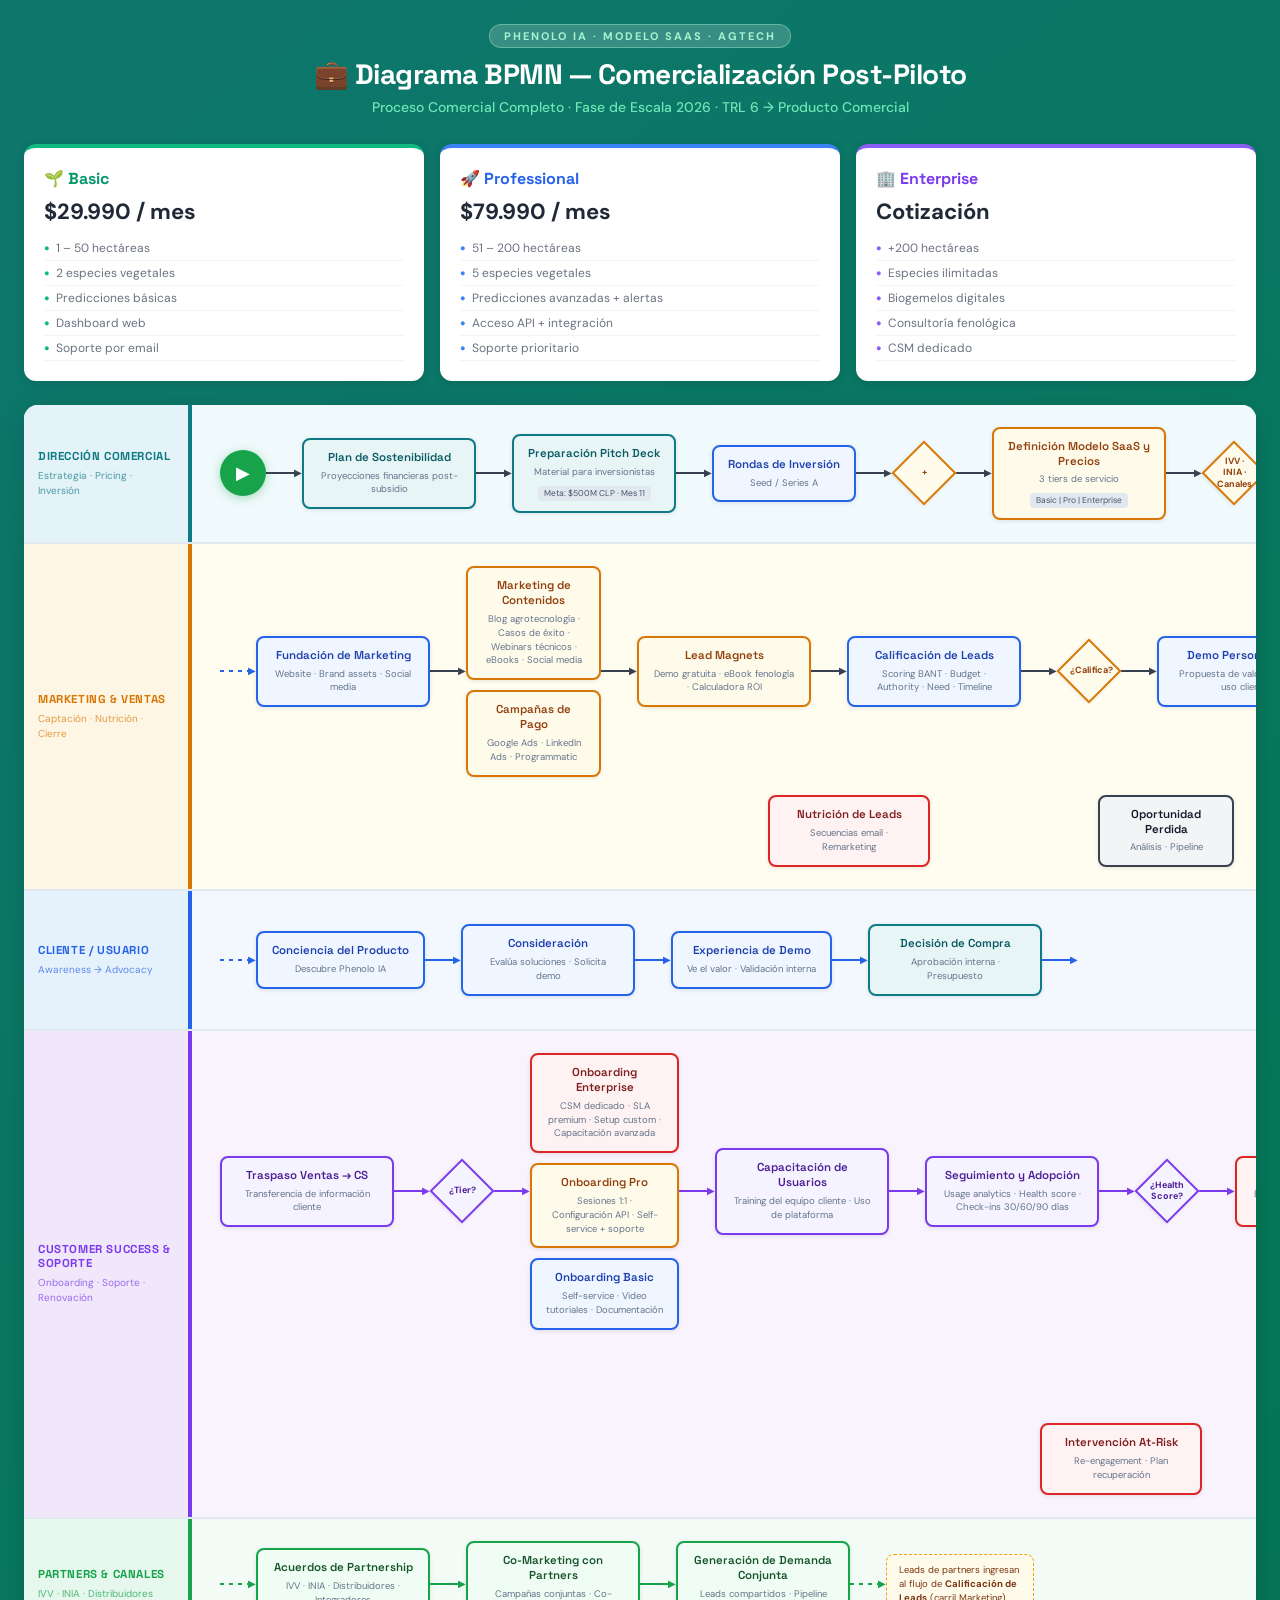
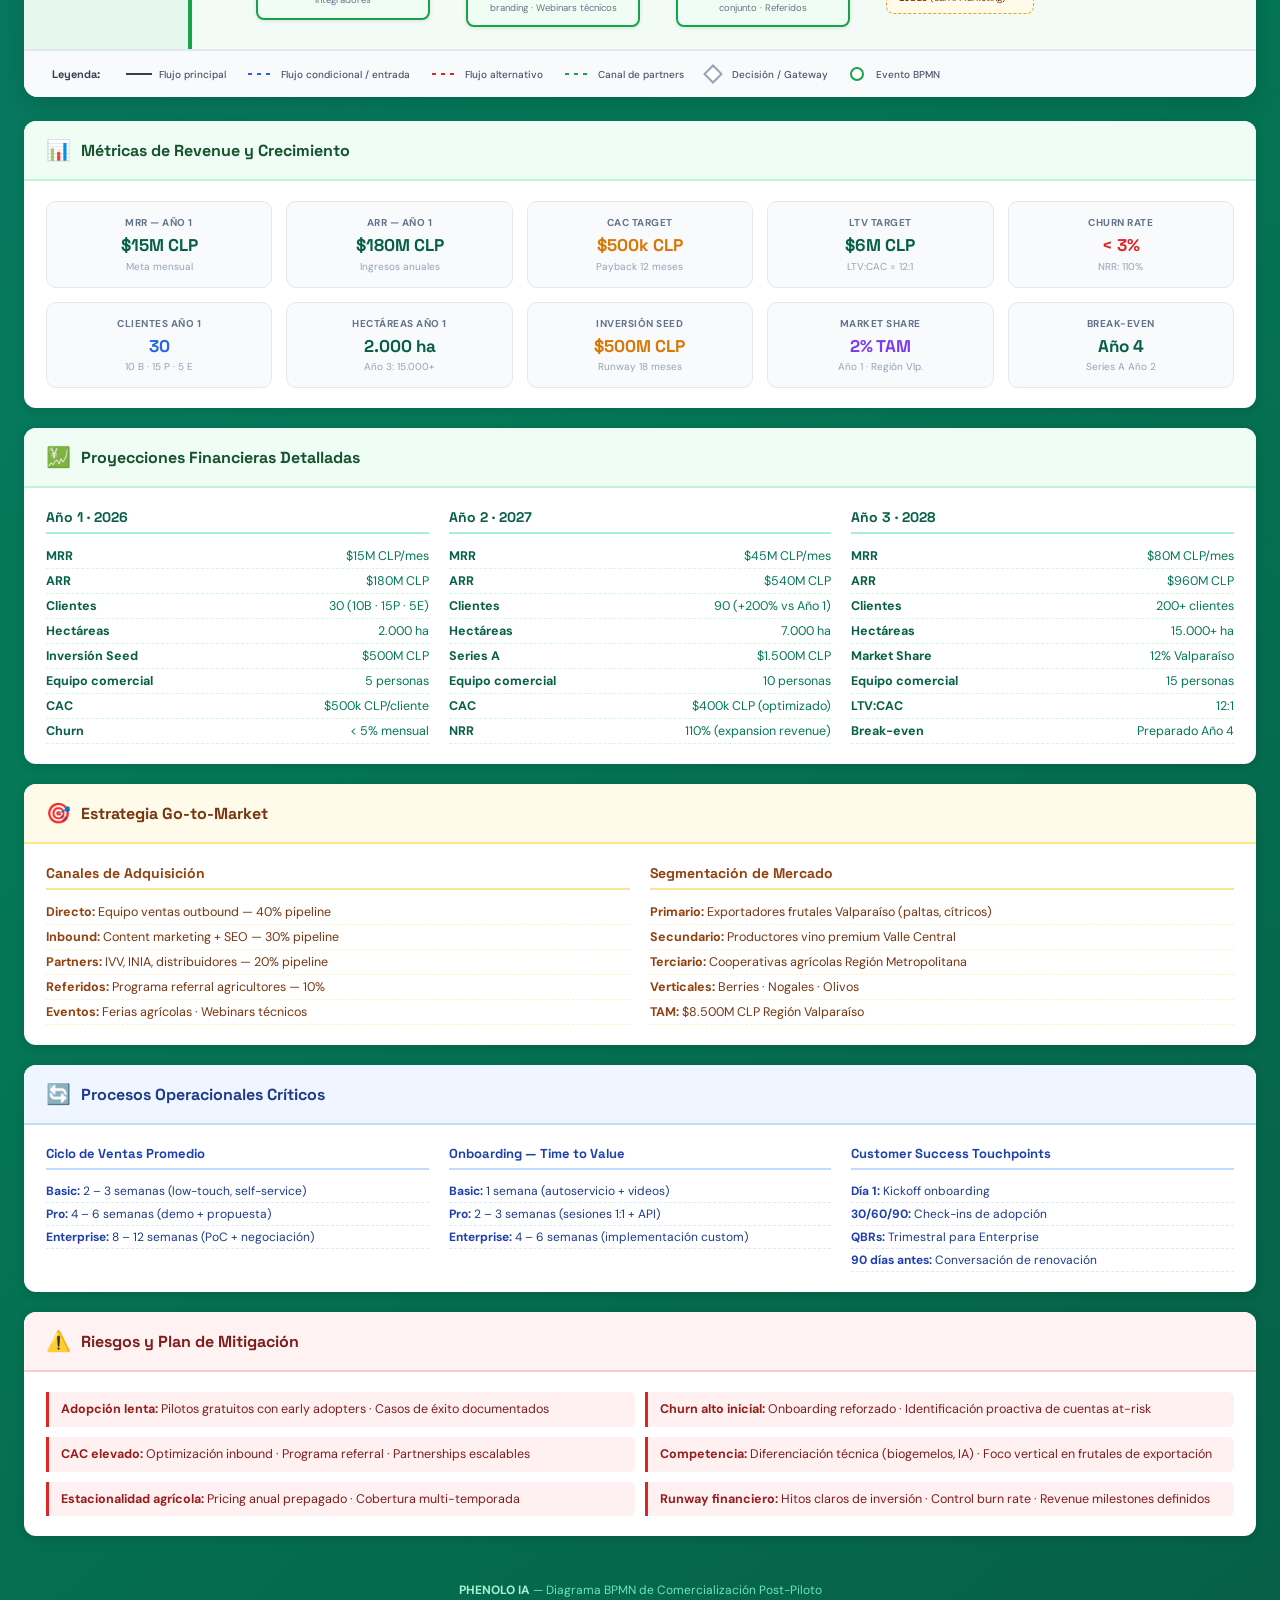
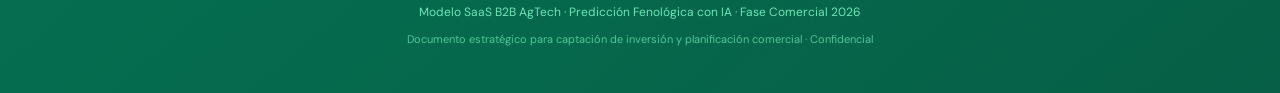
==== index.html @ 9c1eff9c "first commit" ====
<!DOCTYPE html>
<html lang="es">
<head>
  <meta charset="UTF-8">
  <meta name="viewport" content="width=device-width, initial-scale=1.0">
  <title>PHENOLO IA — Diagrama Comercial SaaS</title>
  <link href="https://fonts.googleapis.com/css2?family=DM+Sans:wght@300;400;500;600;700&family=Space+Grotesk:wght@400;500;700&display=swap" rel="stylesheet">
  <link rel="stylesheet" href="index.css">
</head>
<body>

<!-- ============================================================
     CABECERA
     ============================================================ -->
<header class="page-header">
  <div class="brand-tag">Phenolo IA · Modelo SaaS · AgTech</div>
  <h1>💼 Diagrama BPMN — Comercialización Post-Piloto</h1>
  <p class="subtitle">Proceso Comercial Completo · Fase de Escala 2026 · TRL 6 → Producto Comercial</p>
</header>

<!-- ============================================================
     TIERS DE PRECIO
     ============================================================ -->
<section class="pricing-section">
  <div class="tier-card basic">
    <h3>🌱 Basic</h3>
    <div class="price">$29.990 / mes</div>
    <ul>
      <li>1 – 50 hectáreas</li>
      <li>2 especies vegetales</li>
      <li>Predicciones básicas</li>
      <li>Dashboard web</li>
      <li>Soporte por email</li>
    </ul>
  </div>
  <div class="tier-card pro">
    <h3>🚀 Professional</h3>
    <div class="price">$79.990 / mes</div>
    <ul>
      <li>51 – 200 hectáreas</li>
      <li>5 especies vegetales</li>
      <li>Predicciones avanzadas + alertas</li>
      <li>Acceso API + integración</li>
      <li>Soporte prioritario</li>
    </ul>
  </div>
  <div class="tier-card ent">
    <h3>🏢 Enterprise</h3>
    <div class="price">Cotización</div>
    <ul>
      <li>+200 hectáreas</li>
      <li>Especies ilimitadas</li>
      <li>Biogemelos digitales</li>
      <li>Consultoría fenológica</li>
      <li>CSM dedicado</li>
    </ul>
  </div>
</section>

<!-- ============================================================
     DIAGRAMA DE CARRILES
     ============================================================ -->
<div class="main-card">
<div class="diagram-scroll">
<div class="diagram">

  <!-- ── CARRIL 1: DIRECCIÓN COMERCIAL ── -->
  <div class="lane lane-dir">
    <div class="lane-label">
      <span class="lane-title">Dirección Comercial</span>
      <span class="lane-sub">Estrategia · Pricing · Inversión</span>
    </div>
    <div class="lane-content">
      <div class="flow-row">
        <div class="ev-start">▶</div>
        <div class="arr c-dark"><div class="line"></div><div class="head">▶</div></div>

        <div class="node node-teal">
          <div class="node-title">Plan de Sostenibilidad</div>
          <div class="node-detail">Proyecciones financieras post-subsidio</div>
        </div>
        <div class="arr c-dark"><div class="line"></div><div class="head">▶</div></div>

        <div class="node node-teal">
          <div class="node-title">Preparación Pitch Deck</div>
          <div class="node-detail">Material para inversionistas</div>
          <span class="node-tag">Meta: $500M CLP · Mes 11</span>
        </div>
        <div class="arr c-dark"><div class="line"></div><div class="head">▶</div></div>

        <div class="node node-blue">
          <div class="node-title">Rondas de Inversión</div>
          <div class="node-detail">Seed / Series A</div>
        </div>
        <div class="arr c-dark"><div class="line"></div><div class="head">▶</div></div>

        <div class="diamond-wrap">
          <div class="diamond d-orange"><span>+</span></div>
        </div>
        <div class="arr c-dark"><div class="line"></div><div class="head">▶</div></div>

        <div class="node node-orange">
          <div class="node-title">Definición Modelo SaaS y Precios</div>
          <div class="node-detail">3 tiers de servicio</div>
          <span class="node-tag">Basic | Pro | Enterprise</span>
        </div>
        <div class="arr c-dark"><div class="line"></div><div class="head">▶</div></div>

        <div class="diamond-wrap">
          <div class="diamond d-orange"><span>IVV · INIA · Canales</span></div>
        </div>
        <div class="arr c-dark"><div class="line"></div><div class="head">▶</div></div>

        <div class="node node-green">
          <div class="node-title">Lanzamiento Comercial</div>
          <div class="node-detail">Go-to-market oficial</div>
        </div>
      </div>
    </div>
  </div>

  <!-- ── CARRIL 2: MARKETING & VENTAS ── -->
  <div class="lane lane-mkt">
    <div class="lane-label">
      <span class="lane-title">Marketing & Ventas</span>
      <span class="lane-sub">Captación · Nutrición · Cierre</span>
    </div>
    <div class="lane-content">

      <!-- Fila principal -->
      <div class="flow-row">
        <div class="arr dashed c-blue"><div class="line"></div><div class="head">▶</div></div>

        <div class="node node-blue">
          <div class="node-title">Fundación de Marketing</div>
          <div class="node-detail">Website · Brand assets · Social media</div>
        </div>
        <div class="arr c-dark"><div class="line"></div><div class="head">▶</div></div>

        <div class="branch-col">
          <div class="node node-orange" style="max-width:160px;">
            <div class="node-title">Marketing de Contenidos</div>
            <div class="node-detail">Blog agrotecnología · Casos de éxito · Webinars técnicos · eBooks · Social media</div>
          </div>
          <div class="node node-orange" style="max-width:160px;">
            <div class="node-title">Campañas de Pago</div>
            <div class="node-detail">Google Ads · LinkedIn Ads · Programmatic</div>
          </div>
        </div>
        <div class="arr c-dark"><div class="line"></div><div class="head">▶</div></div>

        <div class="node node-orange">
          <div class="node-title">Lead Magnets</div>
          <div class="node-detail">Demo gratuita · eBook fenología · Calculadora ROI</div>
        </div>
        <div class="arr c-dark"><div class="line"></div><div class="head">▶</div></div>

        <div class="node node-blue">
          <div class="node-title">Calificación de Leads</div>
          <div class="node-detail">Scoring BANT · Budget · Authority · Need · Timeline</div>
        </div>
        <div class="arr c-dark"><div class="line"></div><div class="head">▶</div></div>

        <div class="diamond-wrap">
          <div class="diamond d-orange"><span>¿Califica?</span></div>
        </div>
        <div class="arr c-dark"><div class="line"></div><div class="head">▶</div></div>

        <div class="node node-blue">
          <div class="node-title">Demo Personalizada</div>
          <div class="node-detail">Propuesta de valor · Caso de uso cliente</div>
        </div>
        <div class="arr c-dark"><div class="line"></div><div class="head">▶</div></div>

        <div class="node node-teal">
          <div class="node-title">Propuesta Comercial</div>
          <div class="node-detail">Pricing según tier · Análisis ROI</div>
        </div>
        <div class="arr c-dark"><div class="line"></div><div class="head">▶</div></div>

        <div class="diamond-wrap">
          <div class="diamond d-blue"><span>¿Avanza?</span></div>
        </div>
        <div class="arr c-dark"><div class="line"></div><div class="head">▶</div></div>

        <div class="node node-teal">
          <div class="node-title">Negociación Comercial</div>
          <div class="node-detail">Términos · SLA · Condiciones</div>
        </div>
        <div class="arr c-dark"><div class="line"></div><div class="head">▶</div></div>

        <div class="node node-green">
          <div class="node-title">Firma de Contrato</div>
          <div class="node-detail">SaaS Agreement firmado</div>
          <span class="node-tag" style="background:#d1fae5;color:#065f46;">💰 Nuevo Cliente</span>
        </div>
        <div class="arr c-green"><div class="line"></div><div class="head">▶</div></div>
        <div class="ev-end">✓</div>
      </div>

      <!-- Fila secundaria: Nurturing + Opp Lost -->
      <div class="flow-row" style="padding-left: 548px; gap: 10px;">
        <div class="node node-red" style="max-width:162px;">
          <div class="node-title">Nutrición de Leads</div>
          <div class="node-detail">Secuencias email · Remarketing</div>
        </div>
        <div class="sp" style="width:148px;"></div>
        <div class="node node-dark" style="max-width:136px;">
          <div class="node-title">Oportunidad Perdida</div>
          <div class="node-detail">Análisis · Pipeline</div>
        </div>
      </div>

    </div>
  </div>

  <!-- ── CARRIL 3: CLIENTE / USUARIO ── -->
  <div class="lane lane-cli">
    <div class="lane-label">
      <span class="lane-title">Cliente / Usuario</span>
      <span class="lane-sub">Awareness → Advocacy</span>
    </div>
    <div class="lane-content">
      <div class="flow-row">
        <div class="arr dashed c-blue"><div class="line"></div><div class="head">▶</div></div>

        <div class="node node-blue">
          <div class="node-title">Conciencia del Producto</div>
          <div class="node-detail">Descubre Phenolo IA</div>
        </div>
        <div class="arr c-blue"><div class="line"></div><div class="head">▶</div></div>

        <div class="node node-blue">
          <div class="node-title">Consideración</div>
          <div class="node-detail">Evalúa soluciones · Solicita demo</div>
        </div>
        <div class="arr c-blue"><div class="line"></div><div class="head">▶</div></div>

        <div class="node node-blue">
          <div class="node-title">Experiencia de Demo</div>
          <div class="node-detail">Ve el valor · Validación interna</div>
        </div>
        <div class="arr c-blue"><div class="line"></div><div class="head">▶</div></div>

        <div class="node node-teal">
          <div class="node-title">Decisión de Compra</div>
          <div class="node-detail">Aprobación interna · Presupuesto</div>
        </div>
        <div class="arr c-blue"><div class="line"></div><div class="head">▶</div></div>

        <div class="sp" style="width:186px;"></div>

        <div class="node node-teal">
          <div class="node-title">Setup Inicial de Cuenta</div>
          <div class="node-detail">Integración API · Carga de datos</div>
        </div>
        <div class="arr c-blue"><div class="line"></div><div class="head">▶</div></div>

        <div class="node node-green">
          <div class="node-title">Primera Predicción Exitosa</div>
          <div class="node-detail">⏱ Time to Value alcanzado</div>
          <span class="node-tag" style="background:#d1fae5;color:#065f46;">▲ Hito clave</span>
        </div>
      </div>
    </div>
  </div>

  <!-- ── CARRIL 4: CUSTOMER SUCCESS & SOPORTE ── -->
  <div class="lane lane-cs">
    <div class="lane-label">
      <span class="lane-title">Customer Success & Soporte</span>
      <span class="lane-sub">Onboarding · Soporte · Renovación</span>
    </div>
    <div class="lane-content">

      <!-- Fila principal CS -->
      <div class="flow-row">
        <div class="node node-purple">
          <div class="node-title">Traspaso Ventas → CS</div>
          <div class="node-detail">Transferencia de información cliente</div>
        </div>
        <div class="arr c-purple"><div class="line"></div><div class="head">▶</div></div>

        <div class="diamond-wrap">
          <div class="diamond d-purple"><span>¿Tier?</span></div>
        </div>
        <div class="arr c-purple"><div class="line"></div><div class="head">▶</div></div>

        <!-- 3 onboardings apilados -->
        <div class="branch-col">
          <div class="node node-red" style="max-width:162px;">
            <div class="node-title">Onboarding Enterprise</div>
            <div class="node-detail">CSM dedicado · SLA premium · Setup custom · Capacitación avanzada</div>
          </div>
          <div class="node node-orange" style="max-width:162px;">
            <div class="node-title">Onboarding Pro</div>
            <div class="node-detail">Sesiones 1:1 · Configuración API · Self-service + soporte</div>
          </div>
          <div class="node node-blue" style="max-width:162px;">
            <div class="node-title">Onboarding Basic</div>
            <div class="node-detail">Self-service · Video tutoriales · Documentación</div>
          </div>
        </div>
        <div class="arr c-purple"><div class="line"></div><div class="head">▶</div></div>

        <div class="node node-purple">
          <div class="node-title">Capacitación de Usuarios</div>
          <div class="node-detail">Training del equipo cliente · Uso de plataforma</div>
        </div>
        <div class="arr c-purple"><div class="line"></div><div class="head">▶</div></div>

        <div class="node node-purple">
          <div class="node-title">Seguimiento y Adopción</div>
          <div class="node-detail">Usage analytics · Health score · Check-ins 30/60/90 días</div>
        </div>
        <div class="arr c-purple"><div class="line"></div><div class="head">▶</div></div>

        <div class="diamond-wrap">
          <div class="diamond d-purple"><span>¿Health Score?</span></div>
        </div>
        <div class="arr c-purple"><div class="line"></div><div class="head">▶</div></div>

        <div class="node node-red">
          <div class="node-title">Oportunidad de Upsell</div>
          <div class="node-detail">Expansión · Add-ons · Upgrade de tier</div>
        </div>
        <div class="arr c-purple"><div class="line"></div><div class="head">▶</div></div>

        <div class="node node-purple">
          <div class="node-title">Proceso de Renovación</div>
          <div class="node-detail">Revisión contrato · Propuesta renewal (90 días antes)</div>
        </div>
        <div class="arr c-purple"><div class="line"></div><div class="head">▶</div></div>

        <div class="diamond-wrap">
          <div class="diamond d-purple"><span>¿Renueva?</span></div>
        </div>
        <div class="arr c-purple"><div class="line"></div><div class="head">▶</div></div>

        <div class="node node-success">
          <div class="node-title">Renovación Exitosa</div>
          <div class="node-detail">💰 MRR Retenido</div>
        </div>
      </div>

      <!-- Ruta Churn -->
      <div class="flow-row" style="padding-left:1490px; gap:10px;">
        <div class="node node-churn" style="max-width:136px;">
          <div class="node-title">Churn / Baja</div>
          <div class="node-detail">Exit interview</div>
        </div>
      </div>

      <!-- At-Risk -->
      <div class="flow-row" style="padding-left:820px; gap:10px;">
        <div class="node node-red" style="max-width:162px;">
          <div class="node-title">Intervención At-Risk</div>
          <div class="node-detail">Re-engagement · Plan recuperación</div>
        </div>
      </div>

    </div>
  </div>

  <!-- ── CARRIL 5: PARTNERS & CANALES ── -->
  <div class="lane lane-par">
    <div class="lane-label">
      <span class="lane-title">Partners & Canales</span>
      <span class="lane-sub">IVV · INIA · Distribuidores</span>
    </div>
    <div class="lane-content">
      <div class="flow-row">
        <div class="arr dashed c-green"><div class="line"></div><div class="head">▶</div></div>

        <div class="node node-green">
          <div class="node-title">Acuerdos de Partnership</div>
          <div class="node-detail">IVV · INIA · Distribuidores · Integradores</div>
        </div>
        <div class="arr c-green"><div class="line"></div><div class="head">▶</div></div>

        <div class="node node-green">
          <div class="node-title">Co-Marketing con Partners</div>
          <div class="node-detail">Campañas conjuntas · Co-branding · Webinars técnicos</div>
        </div>
        <div class="arr c-green"><div class="line"></div><div class="head">▶</div></div>

        <div class="node node-green">
          <div class="node-title">Generación de Demanda Conjunta</div>
          <div class="node-detail">Leads compartidos · Pipeline conjunto · Referidos</div>
        </div>
        <div class="arr dashed c-green"><div class="line"></div><div class="head">▶</div></div>

        <div class="note-bubble">
          Leads de partners ingresan al flujo de <strong>Calificación de Leads</strong> (carril Marketing)
        </div>
      </div>
    </div>
  </div>

</div><!-- .diagram -->
</div><!-- .diagram-scroll -->

<!-- LEYENDA -->
<div class="diagram-legend">
  <span class="legend-title">Leyenda:</span>
  <div class="leg-item"><div class="leg-line leg-solid"></div> Flujo principal</div>
  <div class="leg-item"><div class="leg-line leg-b-dash"></div> Flujo condicional / entrada</div>
  <div class="leg-item"><div class="leg-line leg-r-dash"></div> Flujo alternativo</div>
  <div class="leg-item"><div class="leg-line leg-g-dash"></div> Canal de partners</div>
  <div class="leg-item"><div class="leg-diamond"></div><span style="margin-left:5px">Decisión / Gateway</span></div>
  <div class="leg-item"><div class="leg-circle"></div><span style="margin-left:5px">Evento BPMN</span></div>
</div>

</div><!-- .main-card -->


<!-- ============================================================
     MÉTRICAS KPI
     ============================================================ -->
<div class="info-panel panel-metrics" style="margin-bottom:20px;">
  <div class="info-panel-header">
    <span style="font-size:20px">📊</span>
    <h2>Métricas de Revenue y Crecimiento</h2>
  </div>
  <div class="info-panel-body">
    <div class="metrics-grid">
      <div class="metric-card">
        <div class="metric-label">MRR — Año 1</div>
        <div class="metric-val">$15M CLP</div>
        <div class="metric-sub">Meta mensual</div>
      </div>
      <div class="metric-card">
        <div class="metric-label">ARR — Año 1</div>
        <div class="metric-val">$180M CLP</div>
        <div class="metric-sub">Ingresos anuales</div>
      </div>
      <div class="metric-card m-warn">
        <div class="metric-label">CAC Target</div>
        <div class="metric-val">$500k CLP</div>
        <div class="metric-sub">Payback 12 meses</div>
      </div>
      <div class="metric-card">
        <div class="metric-label">LTV Target</div>
        <div class="metric-val">$6M CLP</div>
        <div class="metric-sub">LTV:CAC = 12:1</div>
      </div>
      <div class="metric-card m-danger">
        <div class="metric-label">Churn Rate</div>
        <div class="metric-val">&lt; 3%</div>
        <div class="metric-sub">NRR: 110%</div>
      </div>
      <div class="metric-card m-info">
        <div class="metric-label">Clientes Año 1</div>
        <div class="metric-val">30</div>
        <div class="metric-sub">10 B · 15 P · 5 E</div>
      </div>
      <div class="metric-card">
        <div class="metric-label">Hectáreas Año 1</div>
        <div class="metric-val">2.000 ha</div>
        <div class="metric-sub">Año 3: 15.000+</div>
      </div>
      <div class="metric-card m-warn">
        <div class="metric-label">Inversión Seed</div>
        <div class="metric-val">$500M CLP</div>
        <div class="metric-sub">Runway 18 meses</div>
      </div>
      <div class="metric-card m-purple">
        <div class="metric-label">Market Share</div>
        <div class="metric-val">2% TAM</div>
        <div class="metric-sub">Año 1 · Región Vlp.</div>
      </div>
      <div class="metric-card">
        <div class="metric-label">Break-Even</div>
        <div class="metric-val">Año 4</div>
        <div class="metric-sub">Series A Año 2</div>
      </div>
    </div>
  </div>
</div>

<!-- ============================================================
     PROYECCIONES FINANCIERAS
     ============================================================ -->
<div class="info-sections">

  <div class="info-panel panel-finance">
    <div class="info-panel-header">
      <span style="font-size:20px">💹</span>
      <h2>Proyecciones Financieras Detalladas</h2>
    </div>
    <div class="info-panel-body">
      <div class="fin-grid">
        <div class="fin-col">
          <h3>Año 1 · 2026</h3>
          <ul>
            <li><strong>MRR</strong><span>$15M CLP/mes</span></li>
            <li><strong>ARR</strong><span>$180M CLP</span></li>
            <li><strong>Clientes</strong><span>30 (10B · 15P · 5E)</span></li>
            <li><strong>Hectáreas</strong><span>2.000 ha</span></li>
            <li><strong>Inversión Seed</strong><span>$500M CLP</span></li>
            <li><strong>Equipo comercial</strong><span>5 personas</span></li>
            <li><strong>CAC</strong><span>$500k CLP/cliente</span></li>
            <li><strong>Churn</strong><span>&lt; 5% mensual</span></li>
          </ul>
        </div>
        <div class="fin-col">
          <h3>Año 2 · 2027</h3>
          <ul>
            <li><strong>MRR</strong><span>$45M CLP/mes</span></li>
            <li><strong>ARR</strong><span>$540M CLP</span></li>
            <li><strong>Clientes</strong><span>90 (+200% vs Año 1)</span></li>
            <li><strong>Hectáreas</strong><span>7.000 ha</span></li>
            <li><strong>Series A</strong><span>$1.500M CLP</span></li>
            <li><strong>Equipo comercial</strong><span>10 personas</span></li>
            <li><strong>CAC</strong><span>$400k CLP (optimizado)</span></li>
            <li><strong>NRR</strong><span>110% (expansion revenue)</span></li>
          </ul>
        </div>
        <div class="fin-col">
          <h3>Año 3 · 2028</h3>
          <ul>
            <li><strong>MRR</strong><span>$80M CLP/mes</span></li>
            <li><strong>ARR</strong><span>$960M CLP</span></li>
            <li><strong>Clientes</strong><span>200+ clientes</span></li>
            <li><strong>Hectáreas</strong><span>15.000+ ha</span></li>
            <li><strong>Market Share</strong><span>12% Valparaíso</span></li>
            <li><strong>Equipo comercial</strong><span>15 personas</span></li>
            <li><strong>LTV:CAC</strong><span>12:1</span></li>
            <li><strong>Break-even</strong><span>Preparado Año 4</span></li>
          </ul>
        </div>
      </div>
    </div>
  </div>

  <!-- GTM -->
  <div class="info-panel panel-gtm">
    <div class="info-panel-header">
      <span style="font-size:20px">🎯</span>
      <h2>Estrategia Go-to-Market</h2>
    </div>
    <div class="info-panel-body">
      <div class="gtm-grid">
        <div class="gtm-col">
          <h3>Canales de Adquisición</h3>
          <ul>
            <li><strong>Directo:</strong> Equipo ventas outbound — 40% pipeline</li>
            <li><strong>Inbound:</strong> Content marketing + SEO — 30% pipeline</li>
            <li><strong>Partners:</strong> IVV, INIA, distribuidores — 20% pipeline</li>
            <li><strong>Referidos:</strong> Programa referral agricultores — 10%</li>
            <li><strong>Eventos:</strong> Ferias agrícolas · Webinars técnicos</li>
          </ul>
        </div>
        <div class="gtm-col">
          <h3>Segmentación de Mercado</h3>
          <ul>
            <li><strong>Primario:</strong> Exportadores frutales Valparaíso (paltas, cítricos)</li>
            <li><strong>Secundario:</strong> Productores vino premium Valle Central</li>
            <li><strong>Terciario:</strong> Cooperativas agrícolas Región Metropolitana</li>
            <li><strong>Verticales:</strong> Berries · Nogales · Olivos</li>
            <li><strong>TAM:</strong> $8.500M CLP Región Valparaíso</li>
          </ul>
        </div>
      </div>
    </div>
  </div>

  <!-- OPS -->
  <div class="info-panel panel-ops">
    <div class="info-panel-header">
      <span style="font-size:20px">🔄</span>
      <h2>Procesos Operacionales Críticos</h2>
    </div>
    <div class="info-panel-body">
      <div class="ops-grid">
        <div class="ops-col">
          <h3>Ciclo de Ventas Promedio</h3>
          <ul>
            <li><strong>Basic:</strong> 2 – 3 semanas (low-touch, self-service)</li>
            <li><strong>Pro:</strong> 4 – 6 semanas (demo + propuesta)</li>
            <li><strong>Enterprise:</strong> 8 – 12 semanas (PoC + negociación)</li>
          </ul>
        </div>
        <div class="ops-col">
          <h3>Onboarding — Time to Value</h3>
          <ul>
            <li><strong>Basic:</strong> 1 semana (autoservicio + videos)</li>
            <li><strong>Pro:</strong> 2 – 3 semanas (sesiones 1:1 + API)</li>
            <li><strong>Enterprise:</strong> 4 – 6 semanas (implementación custom)</li>
          </ul>
        </div>
        <div class="ops-col">
          <h3>Customer Success Touchpoints</h3>
          <ul>
            <li><strong>Día 1:</strong> Kickoff onboarding</li>
            <li><strong>30/60/90:</strong> Check-ins de adopción</li>
            <li><strong>QBRs:</strong> Trimestral para Enterprise</li>
            <li><strong>90 días antes:</strong> Conversación de renovación</li>
          </ul>
        </div>
      </div>
    </div>
  </div>

  <!-- RIESGOS -->
  <div class="info-panel panel-risk">
    <div class="info-panel-header">
      <span style="font-size:20px">⚠️</span>
      <h2>Riesgos y Plan de Mitigación</h2>
    </div>
    <div class="info-panel-body">
      <ul class="risk-list">
        <li><strong>Adopción lenta:</strong> Pilotos gratuitos con early adopters · Casos de éxito documentados</li>
        <li><strong>Churn alto inicial:</strong> Onboarding reforzado · Identificación proactiva de cuentas at-risk</li>
        <li><strong>CAC elevado:</strong> Optimización inbound · Programa referral · Partnerships escalables</li>
        <li><strong>Competencia:</strong> Diferenciación técnica (biogemelos, IA) · Foco vertical en frutales de exportación</li>
        <li><strong>Estacionalidad agrícola:</strong> Pricing anual prepagado · Cobertura multi-temporada</li>
        <li><strong>Runway financiero:</strong> Hitos claros de inversión · Control burn rate · Revenue milestones definidos</li>
      </ul>
    </div>
  </div>

</div><!-- .info-sections -->

<!-- ============================================================
     PIE DE PÁGINA
     ============================================================ -->
<footer class="page-footer">
  <p><strong>PHENOLO IA</strong> — Diagrama BPMN de Comercialización Post-Piloto</p>
  <p>Modelo SaaS B2B AgTech · Predicción Fenológica con IA · Fase Comercial 2026</p>
  <p style="margin-top:6px; font-size:11px; opacity:0.75;">
    Documento estratégico para captación de inversión y planificación comercial · Confidencial
  </p>
</footer>

</body>
</html>
---- index.css ----
/* ============================================================
   PHENOLO IA — DIAGRAMA COMERCIAL SAAS
   Hoja de Estilos Principal
   ============================================================ */

/* ---- VARIABLES ---- */
:root {
  /* Colores por carril */
  --dir-bg: #e4f3f7;
  --dir-accent: #0d7a85;
  --dir-light: #f0f9fb;

  --mkt-bg: #fef6e4;
  --mkt-accent: #d97706;
  --mkt-light: #fffdf0;

  --cli-bg: #e6f2fb;
  --cli-accent: #2563eb;
  --cli-light: #f2f8fd;

  --cs-bg: #f0e8fa;
  --cs-accent: #7c3aed;
  --cs-light: #f8f3fc;

  --par-bg: #e6f7ee;
  --par-accent: #16a34a;
  --par-light: #f2fbf5;

  /* Nodos */
  --node-radius: 8px;
  --shadow-sm: 0 1px 4px rgba(0,0,0,0.10);
  --shadow-md: 0 2px 10px rgba(0,0,0,0.13);
  --shadow-lg: 0 6px 24px rgba(0,0,0,0.15);

  /* Tipografía */
  --font-display: 'Space Grotesk', sans-serif;
  --font-body: 'DM Sans', sans-serif;
}

/* ---- RESET ---- */
*, *::before, *::after {
  box-sizing: border-box;
  margin: 0;
  padding: 0;
}

/* ============================================================
   GLOBAL
   ============================================================ */
body {
  font-family: var(--font-body);
  background: linear-gradient(140deg, #0f766e 0%, #047857 55%, #065f46 100%);
  min-height: 100vh;
  padding: 24px;
  color: #1a2535;
}

/* ============================================================
   CABECERA
   ============================================================ */
.page-header {
  text-align: center;
  margin-bottom: 28px;
}
.page-header .brand-tag {
  display: inline-block;
  background: rgba(255,255,255,0.18);
  color: #a7f3d0;
  font-size: 11px;
  font-weight: 700;
  letter-spacing: 2px;
  text-transform: uppercase;
  padding: 4px 14px;
  border-radius: 20px;
  margin-bottom: 10px;
  border: 1px solid rgba(167,243,208,0.4);
}
.page-header h1 {
  font-family: var(--font-display);
  font-size: 28px;
  color: #fff;
  letter-spacing: -0.5px;
  line-height: 1.2;
}
.page-header .subtitle {
  font-size: 14px;
  color: #6ee7b7;
  margin-top: 6px;
  font-weight: 500;
}

/* ============================================================
   TARJETAS DE PRECIO
   ============================================================ */
.pricing-section {
  display: grid;
  grid-template-columns: repeat(3, 1fr);
  gap: 16px;
  margin-bottom: 24px;
}
.tier-card {
  background: white;
  border-radius: 12px;
  padding: 20px;
  box-shadow: var(--shadow-md);
  border-top: 4px solid;
  transition: transform 0.2s;
}
.tier-card:hover { transform: translateY(-2px); box-shadow: var(--shadow-lg); }
.tier-card.basic  { border-color: #10b981; }
.tier-card.pro    { border-color: #3b82f6; }
.tier-card.ent    { border-color: #8b5cf6; }

.tier-card h3 {
  font-family: var(--font-display);
  font-size: 16px;
  margin-bottom: 6px;
}
.tier-card.basic h3 { color: #059669; }
.tier-card.pro h3   { color: #2563eb; }
.tier-card.ent h3   { color: #7c3aed; }

.tier-card .price {
  font-size: 22px;
  font-weight: 700;
  color: #1f2937;
  margin: 8px 0 10px;
}
.tier-card ul {
  list-style: none;
  padding: 0;
}
.tier-card ul li {
  font-size: 12px;
  color: #6b7280;
  padding: 3px 0;
  border-bottom: 1px solid #f3f4f6;
  display: flex;
  align-items: center;
  gap: 6px;
}
.tier-card ul li::before {
  content: '•';
  font-weight: 900;
  font-size: 14px;
}
.tier-card.basic ul li::before  { color: #10b981; }
.tier-card.pro ul li::before    { color: #3b82f6; }
.tier-card.ent ul li::before    { color: #8b5cf6; }

/* ============================================================
   CONTENEDOR PRINCIPAL (SWIM LANES)
   ============================================================ */
.main-card {
  background: white;
  border-radius: 14px;
  box-shadow: var(--shadow-lg);
  overflow: hidden;
  margin-bottom: 24px;
}

.diagram-scroll {
  overflow-x: auto;
}
.diagram {
  display: flex;
  flex-direction: column;
  min-width: 1900px;
}

/* ============================================================
   CARRILES (SWIM LANES)
   ============================================================ */
.lane {
  display: flex;
  align-items: stretch;
  border-bottom: 2px solid #e2e8f0;
}
.lane:last-child { border-bottom: none; }

/* Etiqueta lateral */
.lane-label {
  width: 168px;
  min-width: 168px;
  display: flex;
  flex-direction: column;
  justify-content: center;
  padding: 18px 14px;
  border-right: 4px solid;
}
.lane-label .lane-title {
  font-family: var(--font-display);
  font-size: 11.5px;
  font-weight: 700;
  letter-spacing: 0.6px;
  text-transform: uppercase;
}
.lane-label .lane-sub {
  font-size: 10px;
  opacity: 0.72;
  margin-top: 5px;
  line-height: 1.5;
}

/* Contenido del carril */
.lane-content {
  flex: 1;
  padding: 22px 28px;
  display: flex;
  flex-direction: column;
  gap: 18px;
}

/* Colores por carril */
.lane-dir .lane-label  { background: var(--dir-bg); border-color: var(--dir-accent); color: var(--dir-accent); }
.lane-dir .lane-content { background: var(--dir-light); }

.lane-mkt .lane-label  { background: var(--mkt-bg); border-color: var(--mkt-accent); color: var(--mkt-accent); }
.lane-mkt .lane-content { background: var(--mkt-light); }

.lane-cli .lane-label  { background: var(--cli-bg); border-color: var(--cli-accent); color: var(--cli-accent); }
.lane-cli .lane-content { background: var(--cli-light); }

.lane-cs .lane-label   { background: var(--cs-bg); border-color: var(--cs-accent); color: var(--cs-accent); }
.lane-cs .lane-content  { background: var(--cs-light); }

.lane-par .lane-label  { background: var(--par-bg); border-color: var(--par-accent); color: var(--par-accent); }
.lane-par .lane-content { background: var(--par-light); }

/* ============================================================
   FILAS DE FLUJO
   ============================================================ */
.flow-row {
  display: flex;
  align-items: center;
  flex-wrap: nowrap;
  gap: 0;
}
.branch-col {
  display: flex;
  flex-direction: column;
  gap: 10px;
}

/* ============================================================
   NODOS (TAREAS)
   ============================================================ */
.node {
  background: white;
  border: 2px solid #cbd5e1;
  border-radius: var(--node-radius);
  padding: 10px 14px;
  min-width: 135px;
  max-width: 174px;
  text-align: center;
  box-shadow: var(--shadow-sm);
  flex-shrink: 0;
  transition: box-shadow 0.15s;
}
.node:hover { box-shadow: var(--shadow-md); }

.node-title {
  font-family: var(--font-display);
  font-size: 11.5px;
  font-weight: 600;
  line-height: 1.3;
  color: #1a2535;
}
.node-detail {
  font-size: 9.5px;
  color: #64748b;
  margin-top: 5px;
  line-height: 1.45;
}
.node-tag {
  display: inline-block;
  font-size: 8.5px;
  background: #e2e8f0;
  color: #475569;
  border-radius: 4px;
  padding: 2px 6px;
  margin-top: 5px;
}

/* Variantes de nodo */
.node-teal   { border-color: #0d7a85; background: #e8f5f7; }
.node-teal .node-title   { color: #0a5a63; }

.node-blue   { border-color: #2563eb; background: #eff6ff; }
.node-blue .node-title   { color: #1e40af; }

.node-orange { border-color: #d97706; background: #fffbeb; }
.node-orange .node-title { color: #92400e; }

.node-green  { border-color: #16a34a; background: #f0fdf4; }
.node-green .node-title  { color: #14532d; }

.node-purple { border-color: #7c3aed; background: #f5f3ff; }
.node-purple .node-title { color: #4c1d95; }

.node-red    { border-color: #dc2626; background: #fef2f2; }
.node-red .node-title    { color: #7f1d1d; }

.node-dark   { border-color: #374151; background: #f3f4f6; }
.node-dark .node-title   { color: #111827; }

.node-success { border-color: #16a34a; background: #16a34a; box-shadow: 0 2px 8px rgba(22,163,74,.3); }
.node-success .node-title  { color: white; }
.node-success .node-detail { color: #bbf7d0; }

.node-churn  { border-color: #dc2626; background: #dc2626; box-shadow: 0 2px 8px rgba(220,38,38,.3); }
.node-churn .node-title  { color: white; }
.node-churn .node-detail { color: #fecaca; }

/* ============================================================
   DIAMANTES (GATEWAYS)
   ============================================================ */
.diamond-wrap {
  display: flex;
  align-items: center;
  justify-content: center;
  width: 64px;
  height: 64px;
  flex-shrink: 0;
}
.diamond {
  width: 46px;
  height: 46px;
  background: white;
  border: 2px solid #94a3b8;
  transform: rotate(45deg);
  display: flex;
  align-items: center;
  justify-content: center;
  box-shadow: var(--shadow-sm);
}
.diamond span {
  transform: rotate(-45deg);
  font-size: 9px;
  font-weight: 700;
  color: #475569;
  text-align: center;
  display: block;
  width: 38px;
  line-height: 1.25;
}
.d-orange  { border-color: #d97706; background: #fffbeb; }
.d-orange span { color: #92400e; }
.d-blue    { border-color: #2563eb; background: #eff6ff; }
.d-blue span   { color: #1e40af; }
.d-purple  { border-color: #7c3aed; background: #f5f3ff; }
.d-purple span { color: #4c1d95; }
.d-green   { border-color: #16a34a; background: #f0fdf4; }
.d-green span  { color: #14532d; }

/* ============================================================
   CÍRCULOS (EVENTOS BPMN)
   ============================================================ */
.ev-start {
  width: 46px;
  height: 46px;
  border-radius: 50%;
  background: #16a34a;
  display: flex;
  align-items: center;
  justify-content: center;
  font-size: 18px;
  color: white;
  flex-shrink: 0;
  box-shadow: 0 2px 10px rgba(22,163,74,.35);
}
.ev-end {
  width: 46px;
  height: 46px;
  border-radius: 50%;
  border: 4px solid #16a34a;
  background: white;
  display: flex;
  align-items: center;
  justify-content: center;
  font-size: 16px;
  color: #16a34a;
  flex-shrink: 0;
  box-shadow: 0 2px 10px rgba(22,163,74,.2);
}

/* ============================================================
   CONECTORES (FLECHAS)
   ============================================================ */
.arr {
  display: flex;
  align-items: center;
  flex-shrink: 0;
}
.arr .line {
  height: 2px;
  width: 30px;
}
.arr .head {
  font-size: 10px;
  margin-left: -2px;
  line-height: 1;
}

/* Colores de flechas */
.arr.c-dark   .line { background: #374151; }
.arr.c-dark   .head { color: #374151; }
.arr.c-teal   .line { background: #0d7a85; }
.arr.c-teal   .head { color: #0d7a85; }
.arr.c-blue   .line { background: #2563eb; }
.arr.c-blue   .head { color: #2563eb; }
.arr.c-orange .line { background: #d97706; }
.arr.c-orange .head { color: #d97706; }
.arr.c-green  .line { background: #16a34a; }
.arr.c-green  .head { color: #16a34a; }
.arr.c-purple .line { background: #7c3aed; }
.arr.c-purple .head { color: #7c3aed; }
.arr.c-red    .line { background: #dc2626; }
.arr.c-red    .head { color: #dc2626; }

/* Estilos de línea */
.arr.dashed.c-dark   .line { background: repeating-linear-gradient(90deg,#374151 0,#374151 4px,transparent 4px,transparent 9px); }
.arr.dashed.c-blue   .line { background: repeating-linear-gradient(90deg,#2563eb 0,#2563eb 4px,transparent 4px,transparent 9px); }
.arr.dashed.c-green  .line { background: repeating-linear-gradient(90deg,#16a34a 0,#16a34a 4px,transparent 4px,transparent 9px); }
.arr.dashed.c-orange .line { background: repeating-linear-gradient(90deg,#d97706 0,#d97706 4px,transparent 4px,transparent 9px); }
.arr.dashed.c-red    .line { background: repeating-linear-gradient(90deg,#dc2626 0,#dc2626 4px,transparent 4px,transparent 9px); }
.arr.dashed.c-purple .line { background: repeating-linear-gradient(90deg,#7c3aed 0,#7c3aed 4px,transparent 4px,transparent 9px); }

/* ============================================================
   NOTA / CALLOUT
   ============================================================ */
.note-bubble {
  background: #fffbeb;
  border: 1.5px dashed #f59e0b;
  border-radius: 8px;
  padding: 8px 12px;
  font-size: 9.5px;
  color: #78350f;
  max-width: 148px;
  flex-shrink: 0;
  line-height: 1.5;
}

/* ============================================================
   SPACER
   ============================================================ */
.sp { flex-shrink: 0; }

/* ============================================================
   LEYENDA DEL DIAGRAMA
   ============================================================ */
.diagram-legend {
  display: flex;
  gap: 22px;
  flex-wrap: wrap;
  align-items: center;
  padding: 16px 28px;
  background: #f8fafc;
  border-top: 2px solid #e2e8f0;
}
.legend-title {
  font-family: var(--font-display);
  font-size: 11px;
  font-weight: 700;
  color: #374151;
  margin-right: 4px;
}
.leg-item {
  display: flex;
  align-items: center;
  gap: 7px;
  font-size: 10px;
  color: #475569;
  font-weight: 500;
}
.leg-line { height: 2px; width: 26px; }
.leg-solid  { background: #374151; }
.leg-b-dash { background: repeating-linear-gradient(90deg,#2563eb 0,#2563eb 4px,transparent 4px,transparent 9px); }
.leg-r-dash { background: repeating-linear-gradient(90deg,#dc2626 0,#dc2626 4px,transparent 4px,transparent 9px); }
.leg-g-dash { background: repeating-linear-gradient(90deg,#16a34a 0,#16a34a 4px,transparent 4px,transparent 9px); }
.leg-diamond {
  width: 14px; height: 14px;
  border: 2px solid #94a3b8;
  background: white;
  transform: rotate(45deg);
}
.leg-circle {
  width: 14px; height: 14px;
  border-radius: 50%;
  border: 2px solid #16a34a;
  background: white;
}

/* ============================================================
   SECCIONES INFERIORES
   ============================================================ */
.info-sections {
  display: grid;
  gap: 20px;
  margin-bottom: 24px;
}

.info-panel {
  background: white;
  border-radius: 12px;
  box-shadow: var(--shadow-md);
  overflow: hidden;
}
.info-panel-header {
  padding: 16px 22px;
  display: flex;
  align-items: center;
  gap: 10px;
}
.info-panel-header h2 {
  font-family: var(--font-display);
  font-size: 16px;
  font-weight: 700;
}
.info-panel-body {
  padding: 20px 22px;
}

/* Colores de paneles */
.panel-finance .info-panel-header { background: #f0fdf4; border-bottom: 2px solid #bbf7d0; }
.panel-finance .info-panel-header h2 { color: #14532d; }
.panel-gtm     .info-panel-header { background: #fffbeb; border-bottom: 2px solid #fde68a; }
.panel-gtm     .info-panel-header h2 { color: #78350f; }
.panel-ops     .info-panel-header { background: #eff6ff; border-bottom: 2px solid #bfdbfe; }
.panel-ops     .info-panel-header h2 { color: #1e3a8a; }
.panel-risk    .info-panel-header { background: #fef2f2; border-bottom: 2px solid #fecaca; }
.panel-risk    .info-panel-header h2 { color: #7f1d1d; }
.panel-metrics .info-panel-header { background: #f0fdf4; border-bottom: 2px solid #bbf7d0; }
.panel-metrics .info-panel-header h2 { color: #14532d; }

/* Grilla de proyecciones financieras */
.fin-grid {
  display: grid;
  grid-template-columns: repeat(3, 1fr);
  gap: 20px;
}
.fin-col h3 {
  font-family: var(--font-display);
  font-size: 14px;
  color: #065f46;
  margin-bottom: 10px;
  padding-bottom: 6px;
  border-bottom: 2px solid #a7f3d0;
}
.fin-col ul {
  list-style: none;
  padding: 0;
}
.fin-col ul li {
  font-size: 12.5px;
  color: #047857;
  padding: 4px 0;
  border-bottom: 1px dashed #d1fae5;
  display: flex;
  justify-content: space-between;
  gap: 8px;
}
.fin-col ul li strong { color: #065f46; }

/* Grilla GTM */
.gtm-grid {
  display: grid;
  grid-template-columns: 1fr 1fr;
  gap: 20px;
}
.gtm-col h3 {
  font-family: var(--font-display);
  font-size: 14px;
  color: #92400e;
  margin-bottom: 10px;
  padding-bottom: 6px;
  border-bottom: 2px solid #fde68a;
}
.gtm-col ul {
  list-style: none;
  padding: 0;
}
.gtm-col ul li {
  font-size: 12.5px;
  color: #78350f;
  padding: 4px 0;
  border-bottom: 1px dashed #fef3c7;
}
.gtm-col ul li strong { color: #92400e; }

/* Grilla operaciones */
.ops-grid {
  display: grid;
  grid-template-columns: repeat(3, 1fr);
  gap: 20px;
}
.ops-col h3 {
  font-family: var(--font-display);
  font-size: 13px;
  color: #1e40af;
  margin-bottom: 10px;
  padding-bottom: 6px;
  border-bottom: 2px solid #bfdbfe;
}
.ops-col ul {
  list-style: none;
  padding: 0;
}
.ops-col ul li {
  font-size: 12px;
  color: #1e3a8a;
  padding: 3px 0;
  border-bottom: 1px dashed #dbeafe;
}
.ops-col ul li strong { color: #1e40af; }

/* Lista de riesgos */
.risk-list {
  list-style: none;
  padding: 0;
  display: grid;
  grid-template-columns: 1fr 1fr;
  gap: 10px;
}
.risk-list li {
  font-size: 12.5px;
  color: #7f1d1d;
  background: #fff1f2;
  border-left: 3px solid #dc2626;
  padding: 8px 12px;
  border-radius: 0 6px 6px 0;
  line-height: 1.5;
}
.risk-list li strong { color: #991b1b; }

/* Grilla de métricas KPI */
.metrics-grid {
  display: grid;
  grid-template-columns: repeat(5, 1fr);
  gap: 14px;
}
.metric-card {
  background: #f8fafc;
  border: 1.5px solid #e2e8f0;
  border-radius: 10px;
  padding: 14px 12px;
  text-align: center;
  transition: transform 0.15s, box-shadow 0.15s;
}
.metric-card:hover { transform: translateY(-2px); box-shadow: var(--shadow-md); }
.metric-card .metric-label {
  font-size: 10px;
  font-weight: 700;
  text-transform: uppercase;
  letter-spacing: 0.5px;
  color: #64748b;
  margin-bottom: 6px;
}
.metric-card .metric-val {
  font-family: var(--font-display);
  font-size: 17px;
  font-weight: 700;
  color: #065f46;
  line-height: 1.2;
}
.metric-card .metric-sub {
  font-size: 10px;
  color: #94a3b8;
  margin-top: 4px;
}
.metric-card.m-warn .metric-val { color: #d97706; }
.metric-card.m-danger .metric-val { color: #dc2626; }
.metric-card.m-info .metric-val { color: #2563eb; }
.metric-card.m-purple .metric-val { color: #7c3aed; }

/* ============================================================
   PIE DE PÁGINA
   ============================================================ */
.page-footer {
  text-align: center;
  padding: 20px;
  color: #6ee7b7;
  font-size: 12px;
  line-height: 1.8;
}
.page-footer strong { color: #a7f3d0; }

/* ============================================================
   RESPONSIVE
   ============================================================ */
@media (max-width: 900px) {
  .pricing-section { grid-template-columns: 1fr; }
  .fin-grid         { grid-template-columns: 1fr; }
  .gtm-grid         { grid-template-columns: 1fr; }
  .ops-grid         { grid-template-columns: 1fr; }
  .risk-list        { grid-template-columns: 1fr; }
  .metrics-grid     { grid-template-columns: repeat(2, 1fr); }
  .page-header h1   { font-size: 20px; }
}
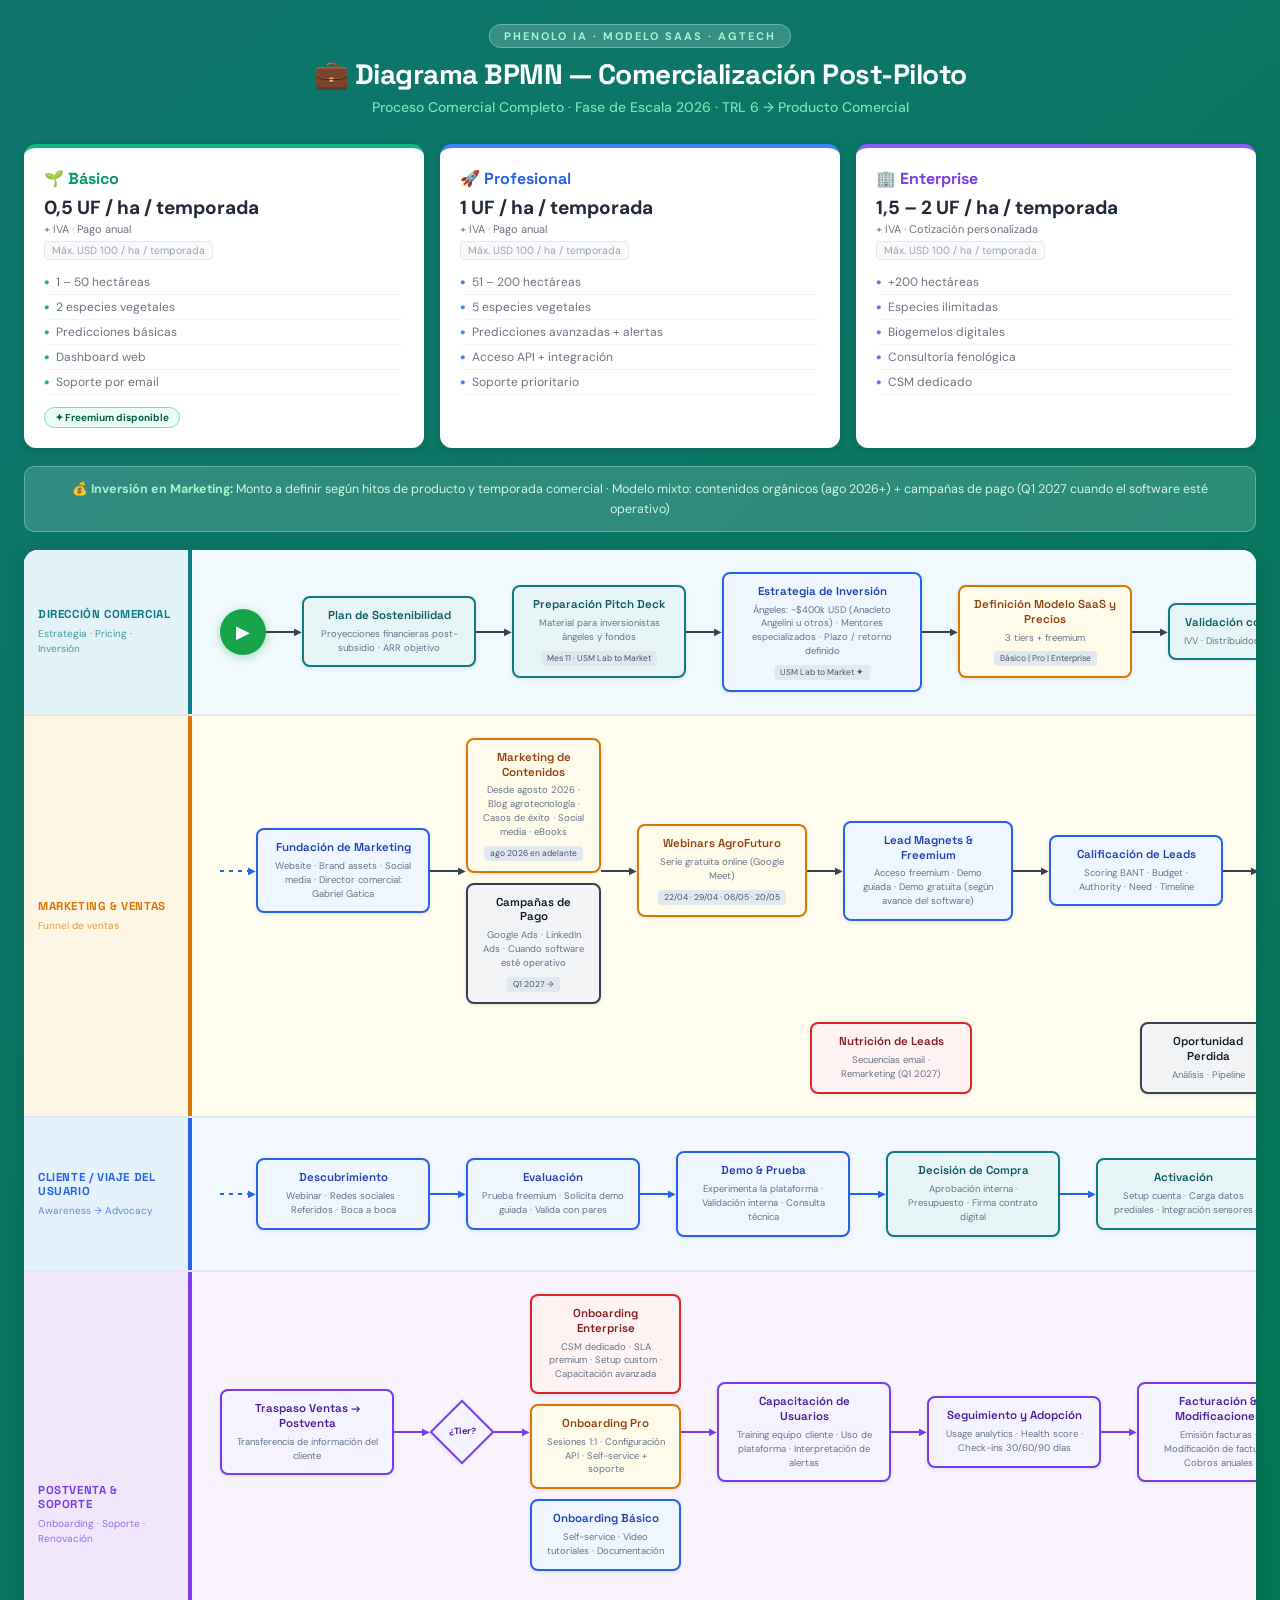
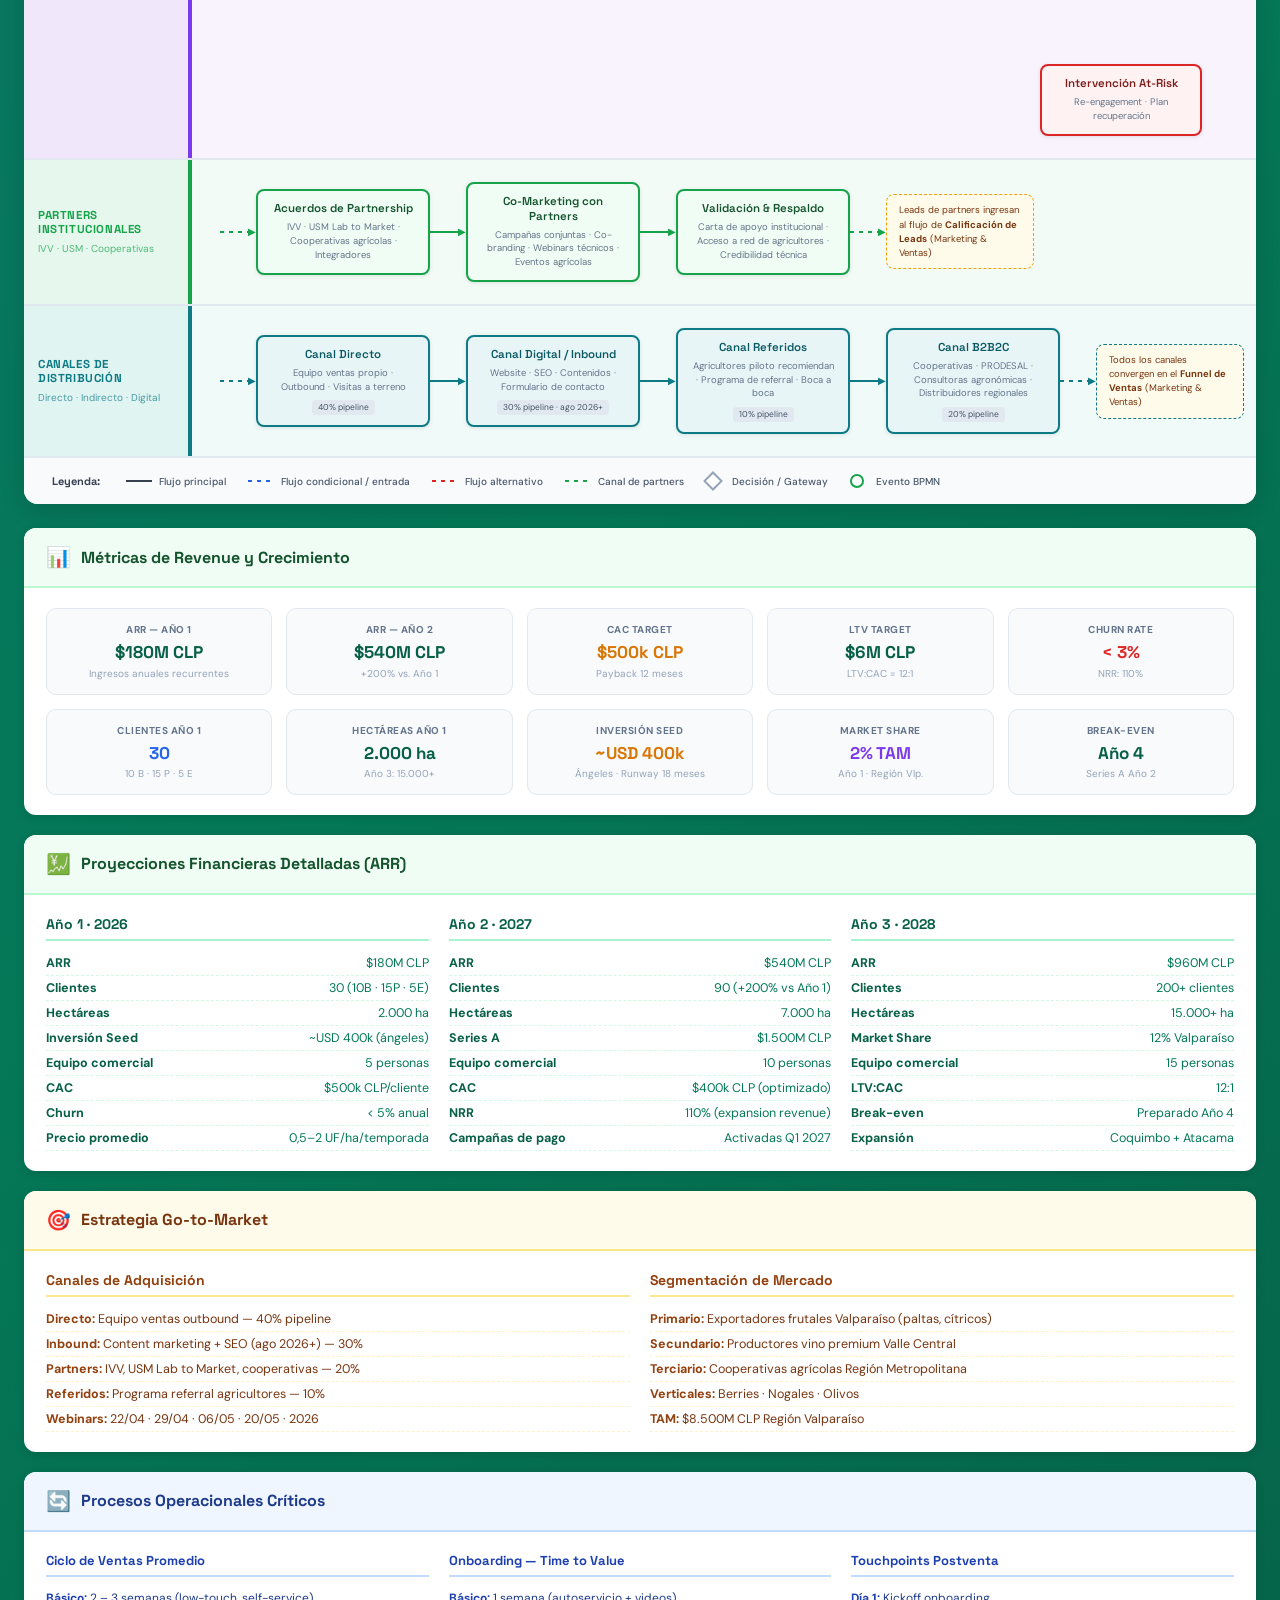
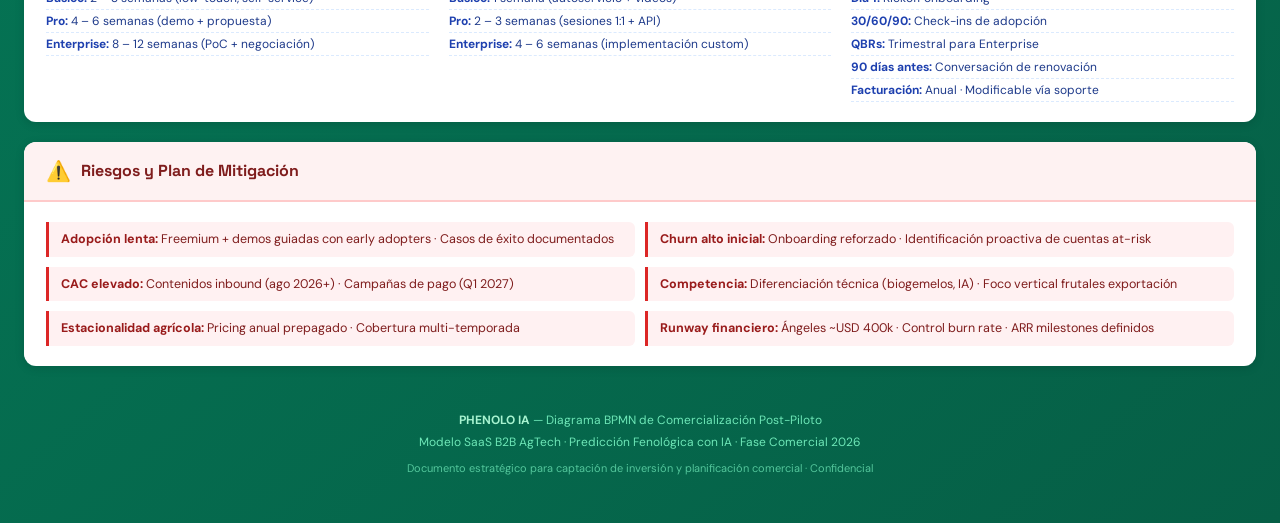
==== commit 5a414d34: "Actualizar sitio: index.html e index.css" ====
--- a/index.html
+++ b/index.html
@@ -9,9 +9,6 @@
 </head>
 <body>
 
-<!-- ============================================================
-     CABECERA
-     ============================================================ -->
 <header class="page-header">
   <div class="brand-tag">Phenolo IA · Modelo SaaS · AgTech</div>
   <h1>💼 Diagrama BPMN — Comercialización Post-Piloto</h1>
@@ -19,12 +16,14 @@
 </header>
 
 <!-- ============================================================
-     TIERS DE PRECIO
+     TARJETAS DE PRECIO
      ============================================================ -->
 <section class="pricing-section">
   <div class="tier-card basic">
-    <h3>🌱 Basic</h3>
-    <div class="price">$29.990 / mes</div>
+    <h3>🌱 Básico</h3>
+    <div class="price">0,5 UF / ha / temporada</div>
+    <div class="price-sub">+ IVA · Pago anual</div>
+    <div class="price-usd">Máx. USD 100 / ha / temporada</div>
     <ul>
       <li>1 – 50 hectáreas</li>
       <li>2 especies vegetales</li>
@@ -32,10 +31,13 @@
       <li>Dashboard web</li>
       <li>Soporte por email</li>
     </ul>
+    <div class="freemium-badge">✦ Freemium disponible</div>
   </div>
   <div class="tier-card pro">
-    <h3>🚀 Professional</h3>
-    <div class="price">$79.990 / mes</div>
+    <h3>🚀 Profesional</h3>
+    <div class="price">1 UF / ha / temporada</div>
+    <div class="price-sub">+ IVA · Pago anual</div>
+    <div class="price-usd">Máx. USD 100 / ha / temporada</div>
     <ul>
       <li>51 – 200 hectáreas</li>
       <li>5 especies vegetales</li>
@@ -46,7 +48,9 @@
   </div>
   <div class="tier-card ent">
     <h3>🏢 Enterprise</h3>
-    <div class="price">Cotización</div>
+    <div class="price">1,5 – 2 UF / ha / temporada</div>
+    <div class="price-sub">+ IVA · Cotización personalizada</div>
+    <div class="price-usd">Máx. USD 100 / ha / temporada</div>
     <ul>
       <li>+200 hectáreas</li>
       <li>Especies ilimitadas</li>
@@ -57,6 +61,11 @@
   </div>
 </section>
 
+<!-- Nota inversión marketing -->
+<div class="marketing-invest-banner">
+  <span>💰 Inversión en Marketing:</span> Monto a definir según hitos de producto y temporada comercial · Modelo mixto: contenidos orgánicos (ago 2026+) + campañas de pago (Q1 2027 cuando el software esté operativo)
+</div>
+
 <!-- ============================================================
      DIAGRAMA DE CARRILES
      ============================================================ -->
@@ -64,7 +73,9 @@
 <div class="diagram-scroll">
 <div class="diagram">
 
-  <!-- ── CARRIL 1: DIRECCIÓN COMERCIAL ── -->
+  <!-- ══════════════════════════════════════════════════════════
+       CARRIL 1: DIRECCIÓN COMERCIAL
+       ══════════════════════════════════════════════════════════ -->
   <div class="lane lane-dir">
     <div class="lane-label">
       <span class="lane-title">Dirección Comercial</span>
@@ -77,37 +88,34 @@
 
         <div class="node node-teal">
           <div class="node-title">Plan de Sostenibilidad</div>
-          <div class="node-detail">Proyecciones financieras post-subsidio</div>
+          <div class="node-detail">Proyecciones financieras post-subsidio · ARR objetivo</div>
         </div>
         <div class="arr c-dark"><div class="line"></div><div class="head">▶</div></div>
 
         <div class="node node-teal">
           <div class="node-title">Preparación Pitch Deck</div>
-          <div class="node-detail">Material para inversionistas</div>
-          <span class="node-tag">Meta: $500M CLP · Mes 11</span>
-        </div>
-        <div class="arr c-dark"><div class="line"></div><div class="head">▶</div></div>
-
-        <div class="node node-blue">
-          <div class="node-title">Rondas de Inversión</div>
-          <div class="node-detail">Seed / Series A</div>
-        </div>
-        <div class="arr c-dark"><div class="line"></div><div class="head">▶</div></div>
-
-        <div class="diamond-wrap">
-          <div class="diamond d-orange"><span>+</span></div>
+          <div class="node-detail">Material para inversionistas ángeles y fondos</div>
+          <span class="node-tag">Mes 11 · USM Lab to Market</span>
+        </div>
+        <div class="arr c-dark"><div class="line"></div><div class="head">▶</div></div>
+
+        <div class="node node-blue" style="max-width:200px;">
+          <div class="node-title">Estrategia de Inversión</div>
+          <div class="node-detail">Ángeles: ~$400k USD (Anacleto Angelini u otros) · Mentores especializados · Plazo / retorno definido</div>
+          <span class="node-tag">USM Lab to Market ✦</span>
         </div>
         <div class="arr c-dark"><div class="line"></div><div class="head">▶</div></div>
 
         <div class="node node-orange">
           <div class="node-title">Definición Modelo SaaS y Precios</div>
-          <div class="node-detail">3 tiers de servicio</div>
-          <span class="node-tag">Basic | Pro | Enterprise</span>
-        </div>
-        <div class="arr c-dark"><div class="line"></div><div class="head">▶</div></div>
-
-        <div class="diamond-wrap">
-          <div class="diamond d-orange"><span>IVV · INIA · Canales</span></div>
+          <div class="node-detail">3 tiers + freemium</div>
+          <span class="node-tag">Básico | Pro | Enterprise</span>
+        </div>
+        <div class="arr c-dark"><div class="line"></div><div class="head">▶</div></div>
+
+        <div class="node node-teal">
+          <div class="node-title">Validación con Canales</div>
+          <div class="node-detail">IVV · Distribuidores regionales</div>
         </div>
         <div class="arr c-dark"><div class="line"></div><div class="head">▶</div></div>
 
@@ -119,39 +127,50 @@
     </div>
   </div>
 
-  <!-- ── CARRIL 2: MARKETING & VENTAS ── -->
+  <!-- ══════════════════════════════════════════════════════════
+       CARRIL 2: MARKETING & VENTAS
+       ══════════════════════════════════════════════════════════ -->
   <div class="lane lane-mkt">
     <div class="lane-label">
       <span class="lane-title">Marketing & Ventas</span>
-      <span class="lane-sub">Captación · Nutrición · Cierre</span>
+      <span class="lane-sub">Funnel de ventas</span>
     </div>
     <div class="lane-content">
 
-      <!-- Fila principal -->
+      <!-- Fila 1: Fundación → Contenidos → Webinars → Freemium → Calificación → Demo → Propuesta → Negociación → Contrato -->
       <div class="flow-row">
         <div class="arr dashed c-blue"><div class="line"></div><div class="head">▶</div></div>
 
         <div class="node node-blue">
           <div class="node-title">Fundación de Marketing</div>
-          <div class="node-detail">Website · Brand assets · Social media</div>
+          <div class="node-detail">Website · Brand assets · Social media · Director comercial: Gabriel Gatica</div>
         </div>
         <div class="arr c-dark"><div class="line"></div><div class="head">▶</div></div>
 
         <div class="branch-col">
-          <div class="node node-orange" style="max-width:160px;">
+          <div class="node node-orange" style="max-width:170px;">
             <div class="node-title">Marketing de Contenidos</div>
-            <div class="node-detail">Blog agrotecnología · Casos de éxito · Webinars técnicos · eBooks · Social media</div>
+            <div class="node-detail">Desde agosto 2026 · Blog agrotecnología · Casos de éxito · Social media · eBooks</div>
+            <span class="node-tag">ago 2026 en adelante</span>
           </div>
-          <div class="node node-orange" style="max-width:160px;">
+          <div class="node node-dark" style="max-width:170px;">
             <div class="node-title">Campañas de Pago</div>
-            <div class="node-detail">Google Ads · LinkedIn Ads · Programmatic</div>
+            <div class="node-detail">Google Ads · LinkedIn Ads · Cuando software esté operativo</div>
+            <span class="node-tag">Q1 2027 →</span>
           </div>
         </div>
         <div class="arr c-dark"><div class="line"></div><div class="head">▶</div></div>
 
-        <div class="node node-orange">
-          <div class="node-title">Lead Magnets</div>
-          <div class="node-detail">Demo gratuita · eBook fenología · Calculadora ROI</div>
+        <div class="node node-orange" style="max-width:170px;">
+          <div class="node-title">Webinars AgroFuturo</div>
+          <div class="node-detail">Serie gratuita online (Google Meet)</div>
+          <span class="node-tag">22/04 · 29/04 · 06/05 · 20/05</span>
+        </div>
+        <div class="arr c-dark"><div class="line"></div><div class="head">▶</div></div>
+
+        <div class="node node-blue" style="max-width:170px;">
+          <div class="node-title">Lead Magnets & Freemium</div>
+          <div class="node-detail">Acceso freemium · Demo guiada · Demo gratuita (según avance del software)</div>
         </div>
         <div class="arr c-dark"><div class="line"></div><div class="head">▶</div></div>
 
@@ -174,7 +193,7 @@
 
         <div class="node node-teal">
           <div class="node-title">Propuesta Comercial</div>
-          <div class="node-detail">Pricing según tier · Análisis ROI</div>
+          <div class="node-detail">Pricing según tier · Análisis ROI · UF/ha/temporada</div>
         </div>
         <div class="arr c-dark"><div class="line"></div><div class="head">▶</div></div>
 
@@ -185,13 +204,13 @@
 
         <div class="node node-teal">
           <div class="node-title">Negociación Comercial</div>
-          <div class="node-detail">Términos · SLA · Condiciones</div>
-        </div>
-        <div class="arr c-dark"><div class="line"></div><div class="head">▶</div></div>
-
-        <div class="node node-green">
-          <div class="node-title">Firma de Contrato</div>
-          <div class="node-detail">SaaS Agreement firmado</div>
+          <div class="node-detail">Términos · SLA · Condiciones · Plan de pago anual</div>
+        </div>
+        <div class="arr c-dark"><div class="line"></div><div class="head">▶</div></div>
+
+        <div class="node node-green" style="max-width:180px;">
+          <div class="node-title">Contrato Digital Firmado</div>
+          <div class="node-detail">SaaS Agreement digital · Facturación electrónica · Botón de pago activado</div>
           <span class="node-tag" style="background:#d1fae5;color:#065f46;">💰 Nuevo Cliente</span>
         </div>
         <div class="arr c-green"><div class="line"></div><div class="head">▶</div></div>
@@ -199,10 +218,10 @@
       </div>
 
       <!-- Fila secundaria: Nurturing + Opp Lost -->
-      <div class="flow-row" style="padding-left: 548px; gap: 10px;">
+      <div class="flow-row" style="padding-left: 590px; gap: 10px;">
         <div class="node node-red" style="max-width:162px;">
           <div class="node-title">Nutrición de Leads</div>
-          <div class="node-detail">Secuencias email · Remarketing</div>
+          <div class="node-detail">Secuencias email · Remarketing (Q1 2027)</div>
         </div>
         <div class="sp" style="width:148px;"></div>
         <div class="node node-dark" style="max-width:136px;">
@@ -214,10 +233,12 @@
     </div>
   </div>
 
-  <!-- ── CARRIL 3: CLIENTE / USUARIO ── -->
+  <!-- ══════════════════════════════════════════════════════════
+       CARRIL 3: CLIENTE / VIAJE DEL USUARIO
+       ══════════════════════════════════════════════════════════ -->
   <div class="lane lane-cli">
     <div class="lane-label">
-      <span class="lane-title">Cliente / Usuario</span>
+      <span class="lane-title">Cliente / Viaje del Usuario</span>
       <span class="lane-sub">Awareness → Advocacy</span>
     </div>
     <div class="lane-content">
@@ -225,59 +246,65 @@
         <div class="arr dashed c-blue"><div class="line"></div><div class="head">▶</div></div>
 
         <div class="node node-blue">
-          <div class="node-title">Conciencia del Producto</div>
-          <div class="node-detail">Descubre Phenolo IA</div>
+          <div class="node-title">Descubrimiento</div>
+          <div class="node-detail">Webinar · Redes sociales · Referidos · Boca a boca</div>
         </div>
         <div class="arr c-blue"><div class="line"></div><div class="head">▶</div></div>
 
         <div class="node node-blue">
-          <div class="node-title">Consideración</div>
-          <div class="node-detail">Evalúa soluciones · Solicita demo</div>
+          <div class="node-title">Evaluación</div>
+          <div class="node-detail">Prueba freemium · Solicita demo guiada · Valida con pares</div>
         </div>
         <div class="arr c-blue"><div class="line"></div><div class="head">▶</div></div>
 
         <div class="node node-blue">
-          <div class="node-title">Experiencia de Demo</div>
-          <div class="node-detail">Ve el valor · Validación interna</div>
+          <div class="node-title">Demo & Prueba</div>
+          <div class="node-detail">Experimenta la plataforma · Validación interna · Consulta técnica</div>
         </div>
         <div class="arr c-blue"><div class="line"></div><div class="head">▶</div></div>
 
         <div class="node node-teal">
           <div class="node-title">Decisión de Compra</div>
-          <div class="node-detail">Aprobación interna · Presupuesto</div>
+          <div class="node-detail">Aprobación interna · Presupuesto · Firma contrato digital</div>
         </div>
         <div class="arr c-blue"><div class="line"></div><div class="head">▶</div></div>
 
-        <div class="sp" style="width:186px;"></div>
-
-        <div class="node node-teal">
-          <div class="node-title">Setup Inicial de Cuenta</div>
-          <div class="node-detail">Integración API · Carga de datos</div>
+        <div class="node node-teal">
+          <div class="node-title">Activación</div>
+          <div class="node-detail">Setup cuenta · Carga datos prediales · Integración sensores</div>
         </div>
         <div class="arr c-blue"><div class="line"></div><div class="head">▶</div></div>
 
         <div class="node node-green">
           <div class="node-title">Primera Predicción Exitosa</div>
-          <div class="node-detail">⏱ Time to Value alcanzado</div>
+          <div class="node-detail">⏱ Time to Value alcanzado · Alerta de riego accionable</div>
           <span class="node-tag" style="background:#d1fae5;color:#065f46;">▲ Hito clave</span>
         </div>
-      </div>
-    </div>
-  </div>
-
-  <!-- ── CARRIL 4: CUSTOMER SUCCESS & SOPORTE ── -->
+        <div class="arr c-blue"><div class="line"></div><div class="head">▶</div></div>
+
+        <div class="node node-green">
+          <div class="node-title">Adopción Plena</div>
+          <div class="node-detail">Uso regular · NPS ≥ 70 · Recomienda a otros agricultores</div>
+          <span class="node-tag" style="background:#d1fae5;color:#065f46;">🌟 Promotor</span>
+        </div>
+      </div>
+    </div>
+  </div>
+
+  <!-- ══════════════════════════════════════════════════════════
+       CARRIL 4: POSTVENTA & SOPORTE
+       ══════════════════════════════════════════════════════════ -->
   <div class="lane lane-cs">
     <div class="lane-label">
-      <span class="lane-title">Customer Success & Soporte</span>
+      <span class="lane-title">Postventa & Soporte</span>
       <span class="lane-sub">Onboarding · Soporte · Renovación</span>
     </div>
     <div class="lane-content">
 
-      <!-- Fila principal CS -->
       <div class="flow-row">
         <div class="node node-purple">
-          <div class="node-title">Traspaso Ventas → CS</div>
-          <div class="node-detail">Transferencia de información cliente</div>
+          <div class="node-title">Traspaso Ventas → Postventa</div>
+          <div class="node-detail">Transferencia de información del cliente</div>
         </div>
         <div class="arr c-purple"><div class="line"></div><div class="head">▶</div></div>
 
@@ -286,7 +313,6 @@
         </div>
         <div class="arr c-purple"><div class="line"></div><div class="head">▶</div></div>
 
-        <!-- 3 onboardings apilados -->
         <div class="branch-col">
           <div class="node node-red" style="max-width:162px;">
             <div class="node-title">Onboarding Enterprise</div>
@@ -297,7 +323,7 @@
             <div class="node-detail">Sesiones 1:1 · Configuración API · Self-service + soporte</div>
           </div>
           <div class="node node-blue" style="max-width:162px;">
-            <div class="node-title">Onboarding Basic</div>
+            <div class="node-title">Onboarding Básico</div>
             <div class="node-detail">Self-service · Video tutoriales · Documentación</div>
           </div>
         </div>
@@ -305,7 +331,7 @@
 
         <div class="node node-purple">
           <div class="node-title">Capacitación de Usuarios</div>
-          <div class="node-detail">Training del equipo cliente · Uso de plataforma</div>
+          <div class="node-detail">Training equipo cliente · Uso de plataforma · Interpretación de alertas</div>
         </div>
         <div class="arr c-purple"><div class="line"></div><div class="head">▶</div></div>
 
@@ -315,6 +341,12 @@
         </div>
         <div class="arr c-purple"><div class="line"></div><div class="head">▶</div></div>
 
+        <div class="node node-purple" style="max-width:162px;">
+          <div class="node-title">Facturación & Modificaciones</div>
+          <div class="node-detail">Emisión facturas · Modificación de factura · Cobros anuales</div>
+        </div>
+        <div class="arr c-purple"><div class="line"></div><div class="head">▶</div></div>
+
         <div class="diamond-wrap">
           <div class="diamond d-purple"><span>¿Health Score?</span></div>
         </div>
@@ -339,7 +371,7 @@
 
         <div class="node node-success">
           <div class="node-title">Renovación Exitosa</div>
-          <div class="node-detail">💰 MRR Retenido</div>
+          <div class="node-detail">💰 ARR Retenido</div>
         </div>
       </div>
 
@@ -362,11 +394,13 @@
     </div>
   </div>
 
-  <!-- ── CARRIL 5: PARTNERS & CANALES ── -->
+  <!-- ══════════════════════════════════════════════════════════
+       CARRIL 5A: PARTNERS
+       ══════════════════════════════════════════════════════════ -->
   <div class="lane lane-par">
     <div class="lane-label">
-      <span class="lane-title">Partners & Canales</span>
-      <span class="lane-sub">IVV · INIA · Distribuidores</span>
+      <span class="lane-title">Partners Institucionales</span>
+      <span class="lane-sub">IVV · USM · Cooperativas</span>
     </div>
     <div class="lane-content">
       <div class="flow-row">
@@ -374,24 +408,71 @@
 
         <div class="node node-green">
           <div class="node-title">Acuerdos de Partnership</div>
-          <div class="node-detail">IVV · INIA · Distribuidores · Integradores</div>
+          <div class="node-detail">IVV · USM Lab to Market · Cooperativas agrícolas · Integradores</div>
         </div>
         <div class="arr c-green"><div class="line"></div><div class="head">▶</div></div>
 
         <div class="node node-green">
           <div class="node-title">Co-Marketing con Partners</div>
-          <div class="node-detail">Campañas conjuntas · Co-branding · Webinars técnicos</div>
+          <div class="node-detail">Campañas conjuntas · Co-branding · Webinars técnicos · Eventos agrícolas</div>
         </div>
         <div class="arr c-green"><div class="line"></div><div class="head">▶</div></div>
 
         <div class="node node-green">
-          <div class="node-title">Generación de Demanda Conjunta</div>
-          <div class="node-detail">Leads compartidos · Pipeline conjunto · Referidos</div>
+          <div class="node-title">Validación & Respaldo</div>
+          <div class="node-detail">Carta de apoyo institucional · Acceso a red de agricultores · Credibilidad técnica</div>
         </div>
         <div class="arr dashed c-green"><div class="line"></div><div class="head">▶</div></div>
 
         <div class="note-bubble">
-          Leads de partners ingresan al flujo de <strong>Calificación de Leads</strong> (carril Marketing)
+          Leads de partners ingresan al flujo de <strong>Calificación de Leads</strong> (Marketing & Ventas)
+        </div>
+      </div>
+    </div>
+  </div>
+
+  <!-- ══════════════════════════════════════════════════════════
+       CARRIL 5B: CANALES DE DISTRIBUCIÓN
+       ══════════════════════════════════════════════════════════ -->
+  <div class="lane lane-canal">
+    <div class="lane-label">
+      <span class="lane-title">Canales de Distribución</span>
+      <span class="lane-sub">Directo · Indirecto · Digital</span>
+    </div>
+    <div class="lane-content">
+      <div class="flow-row">
+        <div class="arr dashed c-teal"><div class="line"></div><div class="head">▶</div></div>
+
+        <div class="node node-teal">
+          <div class="node-title">Canal Directo</div>
+          <div class="node-detail">Equipo ventas propio · Outbound · Visitas a terreno</div>
+          <span class="node-tag">40% pipeline</span>
+        </div>
+        <div class="arr c-teal"><div class="line"></div><div class="head">▶</div></div>
+
+        <div class="node node-teal">
+          <div class="node-title">Canal Digital / Inbound</div>
+          <div class="node-detail">Website · SEO · Contenidos · Formulario de contacto</div>
+          <span class="node-tag">30% pipeline · ago 2026+</span>
+        </div>
+        <div class="arr c-teal"><div class="line"></div><div class="head">▶</div></div>
+
+        <div class="node node-teal">
+          <div class="node-title">Canal Referidos</div>
+          <div class="node-detail">Agricultores piloto recomiendan · Programa de referral · Boca a boca</div>
+          <span class="node-tag">10% pipeline</span>
+        </div>
+        <div class="arr c-teal"><div class="line"></div><div class="head">▶</div></div>
+
+        <div class="node node-teal">
+          <div class="node-title">Canal B2B2C</div>
+          <div class="node-detail">Cooperativas · PRODESAL · Consultoras agronómicas · Distribuidores regionales</div>
+          <span class="node-tag">20% pipeline</span>
+        </div>
+        <div class="arr dashed c-teal"><div class="line"></div><div class="head">▶</div></div>
+
+        <div class="note-bubble" style="border-color:#0d7a85;">
+          Todos los canales convergen en el <strong>Funnel de Ventas</strong> (Marketing & Ventas)
         </div>
       </div>
     </div>
@@ -415,7 +496,7 @@
 
 
 <!-- ============================================================
-     MÉTRICAS KPI
+     MÉTRICAS KPI (solo ARR)
      ============================================================ -->
 <div class="info-panel panel-metrics" style="margin-bottom:20px;">
   <div class="info-panel-header">
@@ -425,14 +506,14 @@
   <div class="info-panel-body">
     <div class="metrics-grid">
       <div class="metric-card">
-        <div class="metric-label">MRR — Año 1</div>
-        <div class="metric-val">$15M CLP</div>
-        <div class="metric-sub">Meta mensual</div>
-      </div>
-      <div class="metric-card">
         <div class="metric-label">ARR — Año 1</div>
         <div class="metric-val">$180M CLP</div>
-        <div class="metric-sub">Ingresos anuales</div>
+        <div class="metric-sub">Ingresos anuales recurrentes</div>
+      </div>
+      <div class="metric-card">
+        <div class="metric-label">ARR — Año 2</div>
+        <div class="metric-val">$540M CLP</div>
+        <div class="metric-sub">+200% vs. Año 1</div>
       </div>
       <div class="metric-card m-warn">
         <div class="metric-label">CAC Target</div>
@@ -461,8 +542,8 @@
       </div>
       <div class="metric-card m-warn">
         <div class="metric-label">Inversión Seed</div>
-        <div class="metric-val">$500M CLP</div>
-        <div class="metric-sub">Runway 18 meses</div>
+        <div class="metric-val">~USD 400k</div>
+        <div class="metric-sub">Ángeles · Runway 18 meses</div>
       </div>
       <div class="metric-card m-purple">
         <div class="metric-label">Market Share</div>
@@ -486,27 +567,26 @@
   <div class="info-panel panel-finance">
     <div class="info-panel-header">
       <span style="font-size:20px">💹</span>
-      <h2>Proyecciones Financieras Detalladas</h2>
+      <h2>Proyecciones Financieras Detalladas (ARR)</h2>
     </div>
     <div class="info-panel-body">
       <div class="fin-grid">
         <div class="fin-col">
           <h3>Año 1 · 2026</h3>
           <ul>
-            <li><strong>MRR</strong><span>$15M CLP/mes</span></li>
             <li><strong>ARR</strong><span>$180M CLP</span></li>
             <li><strong>Clientes</strong><span>30 (10B · 15P · 5E)</span></li>
             <li><strong>Hectáreas</strong><span>2.000 ha</span></li>
-            <li><strong>Inversión Seed</strong><span>$500M CLP</span></li>
+            <li><strong>Inversión Seed</strong><span>~USD 400k (ángeles)</span></li>
             <li><strong>Equipo comercial</strong><span>5 personas</span></li>
             <li><strong>CAC</strong><span>$500k CLP/cliente</span></li>
-            <li><strong>Churn</strong><span>&lt; 5% mensual</span></li>
+            <li><strong>Churn</strong><span>&lt; 5% anual</span></li>
+            <li><strong>Precio promedio</strong><span>0,5–2 UF/ha/temporada</span></li>
           </ul>
         </div>
         <div class="fin-col">
           <h3>Año 2 · 2027</h3>
           <ul>
-            <li><strong>MRR</strong><span>$45M CLP/mes</span></li>
             <li><strong>ARR</strong><span>$540M CLP</span></li>
             <li><strong>Clientes</strong><span>90 (+200% vs Año 1)</span></li>
             <li><strong>Hectáreas</strong><span>7.000 ha</span></li>
@@ -514,12 +594,12 @@
             <li><strong>Equipo comercial</strong><span>10 personas</span></li>
             <li><strong>CAC</strong><span>$400k CLP (optimizado)</span></li>
             <li><strong>NRR</strong><span>110% (expansion revenue)</span></li>
+            <li><strong>Campañas de pago</strong><span>Activadas Q1 2027</span></li>
           </ul>
         </div>
         <div class="fin-col">
           <h3>Año 3 · 2028</h3>
           <ul>
-            <li><strong>MRR</strong><span>$80M CLP/mes</span></li>
             <li><strong>ARR</strong><span>$960M CLP</span></li>
             <li><strong>Clientes</strong><span>200+ clientes</span></li>
             <li><strong>Hectáreas</strong><span>15.000+ ha</span></li>
@@ -527,6 +607,7 @@
             <li><strong>Equipo comercial</strong><span>15 personas</span></li>
             <li><strong>LTV:CAC</strong><span>12:1</span></li>
             <li><strong>Break-even</strong><span>Preparado Año 4</span></li>
+            <li><strong>Expansión</strong><span>Coquimbo + Atacama</span></li>
           </ul>
         </div>
       </div>
@@ -545,10 +626,10 @@
           <h3>Canales de Adquisición</h3>
           <ul>
             <li><strong>Directo:</strong> Equipo ventas outbound — 40% pipeline</li>
-            <li><strong>Inbound:</strong> Content marketing + SEO — 30% pipeline</li>
-            <li><strong>Partners:</strong> IVV, INIA, distribuidores — 20% pipeline</li>
+            <li><strong>Inbound:</strong> Content marketing + SEO (ago 2026+) — 30%</li>
+            <li><strong>Partners:</strong> IVV, USM Lab to Market, cooperativas — 20%</li>
             <li><strong>Referidos:</strong> Programa referral agricultores — 10%</li>
-            <li><strong>Eventos:</strong> Ferias agrícolas · Webinars técnicos</li>
+            <li><strong>Webinars:</strong> 22/04 · 29/04 · 06/05 · 20/05 · 2026</li>
           </ul>
         </div>
         <div class="gtm-col">
@@ -576,7 +657,7 @@
         <div class="ops-col">
           <h3>Ciclo de Ventas Promedio</h3>
           <ul>
-            <li><strong>Basic:</strong> 2 – 3 semanas (low-touch, self-service)</li>
+            <li><strong>Básico:</strong> 2 – 3 semanas (low-touch, self-service)</li>
             <li><strong>Pro:</strong> 4 – 6 semanas (demo + propuesta)</li>
             <li><strong>Enterprise:</strong> 8 – 12 semanas (PoC + negociación)</li>
           </ul>
@@ -584,18 +665,19 @@
         <div class="ops-col">
           <h3>Onboarding — Time to Value</h3>
           <ul>
-            <li><strong>Basic:</strong> 1 semana (autoservicio + videos)</li>
+            <li><strong>Básico:</strong> 1 semana (autoservicio + videos)</li>
             <li><strong>Pro:</strong> 2 – 3 semanas (sesiones 1:1 + API)</li>
             <li><strong>Enterprise:</strong> 4 – 6 semanas (implementación custom)</li>
           </ul>
         </div>
         <div class="ops-col">
-          <h3>Customer Success Touchpoints</h3>
+          <h3>Touchpoints Postventa</h3>
           <ul>
             <li><strong>Día 1:</strong> Kickoff onboarding</li>
             <li><strong>30/60/90:</strong> Check-ins de adopción</li>
             <li><strong>QBRs:</strong> Trimestral para Enterprise</li>
             <li><strong>90 días antes:</strong> Conversación de renovación</li>
+            <li><strong>Facturación:</strong> Anual · Modificable vía soporte</li>
           </ul>
         </div>
       </div>
@@ -610,12 +692,12 @@
     </div>
     <div class="info-panel-body">
       <ul class="risk-list">
-        <li><strong>Adopción lenta:</strong> Pilotos gratuitos con early adopters · Casos de éxito documentados</li>
+        <li><strong>Adopción lenta:</strong> Freemium + demos guiadas con early adopters · Casos de éxito documentados</li>
         <li><strong>Churn alto inicial:</strong> Onboarding reforzado · Identificación proactiva de cuentas at-risk</li>
-        <li><strong>CAC elevado:</strong> Optimización inbound · Programa referral · Partnerships escalables</li>
-        <li><strong>Competencia:</strong> Diferenciación técnica (biogemelos, IA) · Foco vertical en frutales de exportación</li>
+        <li><strong>CAC elevado:</strong> Contenidos inbound (ago 2026+) · Campañas de pago (Q1 2027)</li>
+        <li><strong>Competencia:</strong> Diferenciación técnica (biogemelos, IA) · Foco vertical frutales exportación</li>
         <li><strong>Estacionalidad agrícola:</strong> Pricing anual prepagado · Cobertura multi-temporada</li>
-        <li><strong>Runway financiero:</strong> Hitos claros de inversión · Control burn rate · Revenue milestones definidos</li>
+        <li><strong>Runway financiero:</strong> Ángeles ~USD 400k · Control burn rate · ARR milestones definidos</li>
       </ul>
     </div>
   </div>
--- a/index.css
+++ b/index.css
@@ -26,6 +26,10 @@
   --par-accent: #16a34a;
   --par-light: #f2fbf5;
 
+  --canal-bg: #e0f4f1;
+  --canal-accent: #0d7a85;
+  --canal-light: #f0fbf9;
+
   /* Nodos */
   --node-radius: 8px;
   --shadow-sm: 0 1px 4px rgba(0,0,0,0.10);
@@ -90,13 +94,32 @@
 }
 
 /* ============================================================
+   BANNER INVERSIÓN MARKETING
+   ============================================================ */
+.marketing-invest-banner {
+  background: rgba(255,255,255,0.15);
+  border: 1px solid rgba(167,243,208,0.4);
+  border-radius: 10px;
+  padding: 12px 20px;
+  color: #d1fae5;
+  font-size: 12.5px;
+  margin-bottom: 18px;
+  text-align: center;
+  line-height: 1.6;
+}
+.marketing-invest-banner span {
+  font-weight: 700;
+  color: #a7f3d0;
+}
+
+/* ============================================================
    TARJETAS DE PRECIO
    ============================================================ */
 .pricing-section {
   display: grid;
   grid-template-columns: repeat(3, 1fr);
   gap: 16px;
-  margin-bottom: 24px;
+  margin-bottom: 18px;
 }
 .tier-card {
   background: white;
@@ -114,21 +137,37 @@
 .tier-card h3 {
   font-family: var(--font-display);
   font-size: 16px;
-  margin-bottom: 6px;
+  margin-bottom: 4px;
 }
 .tier-card.basic h3 { color: #059669; }
 .tier-card.pro h3   { color: #2563eb; }
 .tier-card.ent h3   { color: #7c3aed; }
 
 .tier-card .price {
-  font-size: 22px;
+  font-size: 19px;
   font-weight: 700;
   color: #1f2937;
-  margin: 8px 0 10px;
+  margin: 6px 0 2px;
+}
+.tier-card .price-sub {
+  font-size: 11px;
+  color: #6b7280;
+  margin-bottom: 2px;
+}
+.tier-card .price-usd {
+  font-size: 10.5px;
+  color: #9ca3af;
+  background: #f9fafb;
+  border: 1px solid #e5e7eb;
+  border-radius: 4px;
+  padding: 2px 7px;
+  display: inline-block;
+  margin-bottom: 10px;
 }
 .tier-card ul {
   list-style: none;
   padding: 0;
+  margin-bottom: 10px;
 }
 .tier-card ul li {
   font-size: 12px;
@@ -147,6 +186,17 @@
 .tier-card.basic ul li::before  { color: #10b981; }
 .tier-card.pro ul li::before    { color: #3b82f6; }
 .tier-card.ent ul li::before    { color: #8b5cf6; }
+
+.freemium-badge {
+  display: inline-block;
+  background: #ecfdf5;
+  border: 1.5px solid #6ee7b7;
+  color: #065f46;
+  font-size: 10px;
+  font-weight: 700;
+  padding: 3px 10px;
+  border-radius: 20px;
+}
 
 /* ============================================================
    CONTENEDOR PRINCIPAL (SWIM LANES)
@@ -165,7 +215,7 @@
 .diagram {
   display: flex;
   flex-direction: column;
-  min-width: 1900px;
+  min-width: 2100px;
 }
 
 /* ============================================================
@@ -226,6 +276,9 @@
 
 .lane-par .lane-label  { background: var(--par-bg); border-color: var(--par-accent); color: var(--par-accent); }
 .lane-par .lane-content { background: var(--par-light); }
+
+.lane-canal .lane-label  { background: var(--canal-bg); border-color: var(--canal-accent); color: var(--canal-accent); }
+.lane-canal .lane-content { background: var(--canal-light); }
 
 /* ============================================================
    FILAS DE FLUJO
@@ -425,6 +478,7 @@
 .arr.dashed.c-orange .line { background: repeating-linear-gradient(90deg,#d97706 0,#d97706 4px,transparent 4px,transparent 9px); }
 .arr.dashed.c-red    .line { background: repeating-linear-gradient(90deg,#dc2626 0,#dc2626 4px,transparent 4px,transparent 9px); }
 .arr.dashed.c-purple .line { background: repeating-linear-gradient(90deg,#7c3aed 0,#7c3aed 4px,transparent 4px,transparent 9px); }
+.arr.dashed.c-teal   .line { background: repeating-linear-gradient(90deg,#0d7a85 0,#0d7a85 4px,transparent 4px,transparent 9px); }
 
 /* ============================================================
    NOTA / CALLOUT
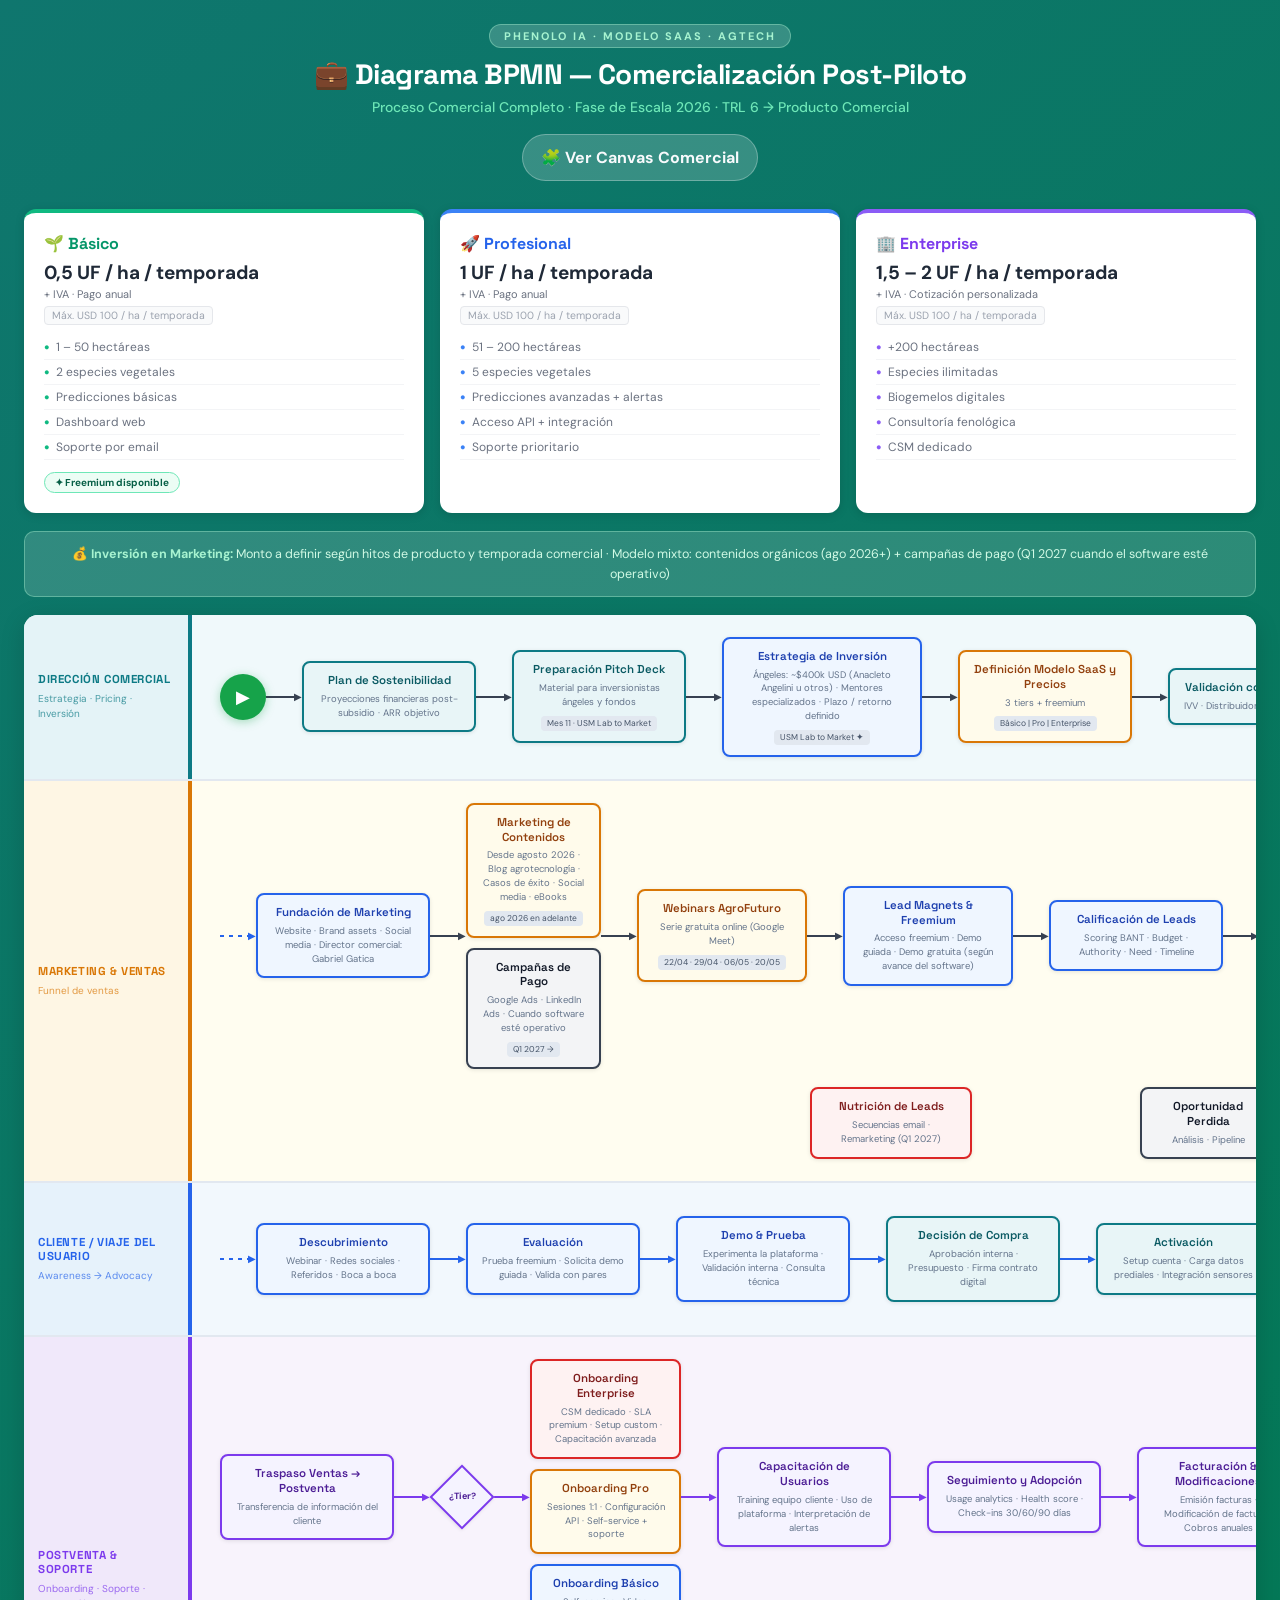
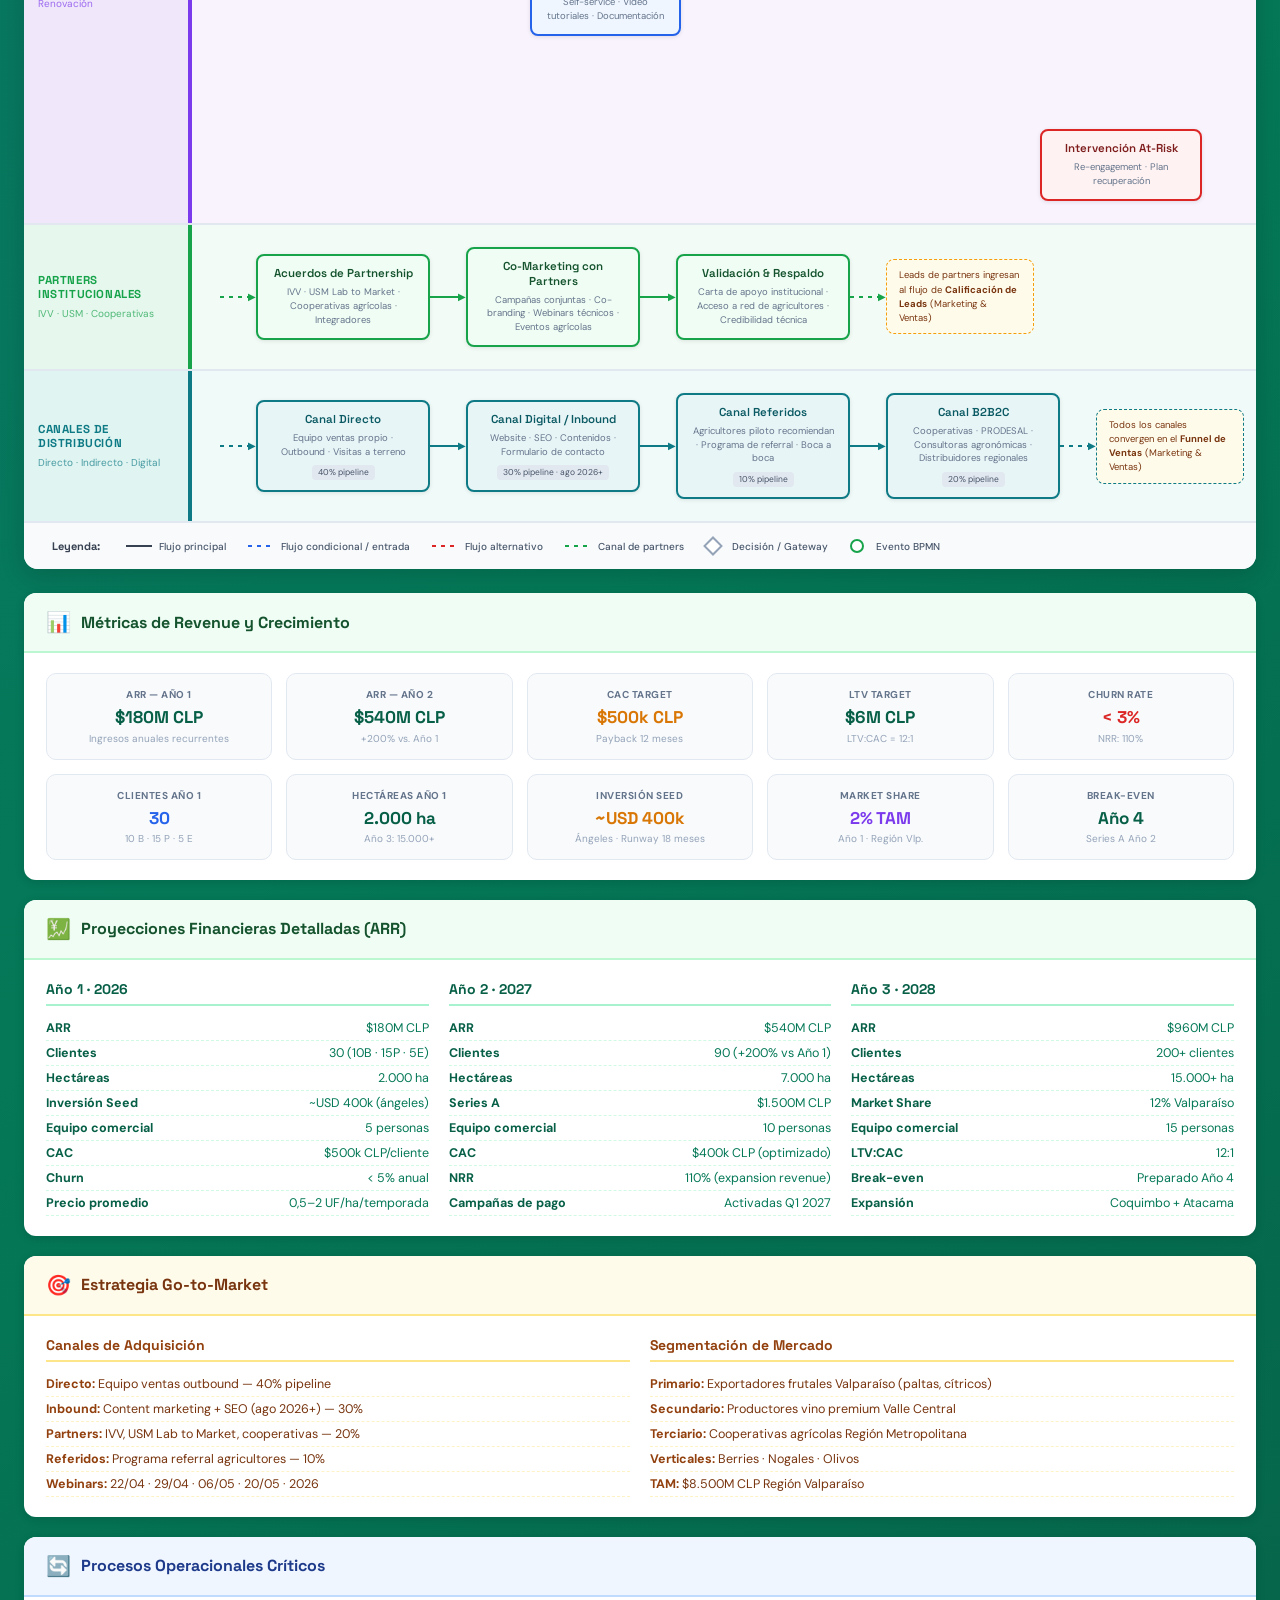
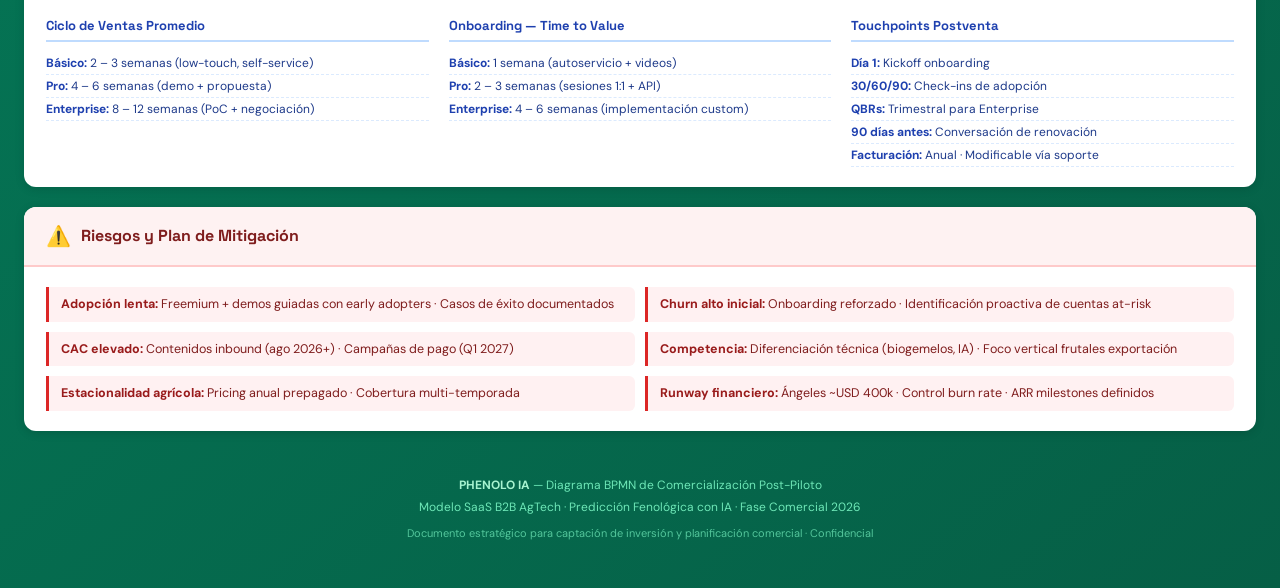
==== commit 834e6bf3: "Agregar canvas comercial y actualizar estilos" ====
--- a/index.html
+++ b/index.html
@@ -13,6 +13,9 @@
   <div class="brand-tag">Phenolo IA · Modelo SaaS · AgTech</div>
   <h1>💼 Diagrama BPMN — Comercialización Post-Piloto</h1>
   <p class="subtitle">Proceso Comercial Completo · Fase de Escala 2026 · TRL 6 → Producto Comercial</p>
+  <div class="page-actions">
+    <a class="button" href="canvas.html">🧩 Ver Canvas Comercial</a>
+  </div>
 </header>
 
 <!-- ============================================================
--- a/index.css
+++ b/index.css
@@ -91,6 +91,99 @@
   color: #6ee7b7;
   margin-top: 6px;
   font-weight: 500;
+}
+.page-actions {
+  margin-top: 18px;
+}
+.button {
+  display: inline-flex;
+  align-items: center;
+  justify-content: center;
+  padding: 12px 18px;
+  border-radius: 999px;
+  background: rgba(255,255,255,0.18);
+  color: #f8fafc;
+  font-weight: 700;
+  text-decoration: none;
+  border: 1px solid rgba(255,255,255,0.28);
+  transition: transform 0.2s ease, background 0.2s ease;
+}
+.button:hover {
+  transform: translateY(-1px);
+  background: rgba(255,255,255,0.28);
+}
+.canvas-page {
+  max-width: 1240px;
+  margin: 0 auto 32px;
+  background: rgba(255,255,255,0.96);
+  border-radius: 24px;
+  padding: 28px;
+  box-shadow: var(--shadow-lg);
+}
+.canvas-page .page-header {
+  text-align: left;
+}
+.canvas-intro {
+  display: flex;
+  flex-wrap: wrap;
+  align-items: center;
+  justify-content: space-between;
+  gap: 18px;
+  margin-bottom: 22px;
+}
+.canvas-grid {
+  display: grid;
+  grid-template-columns: 1fr 1.15fr 1fr;
+  gap: 16px;
+}
+.canvas-block {
+  background: #f8fafc;
+  border-radius: 16px;
+  border: 1px solid #e2e8f0;
+  padding: 20px;
+  min-height: 130px;
+  box-shadow: var(--shadow-sm);
+}
+.canvas-block h2 {
+  font-family: var(--font-display);
+  font-size: 13px;
+  letter-spacing: 0.5px;
+  text-transform: uppercase;
+  margin-bottom: 10px;
+  color: #0f172a;
+}
+.canvas-block p,
+.canvas-block ul {
+  font-size: 13px;
+  line-height: 1.6;
+  color: #334155;
+}
+.canvas-block ul {
+  padding-left: 18px;
+  margin-top: 6px;
+}
+.canvas-block li {
+  margin-bottom: 6px;
+}
+.span-2 {
+  grid-column: span 2;
+}
+.canvas-note {
+  color: #0f766e;
+  font-size: 13px;
+  margin-top: 8px;
+}
+@media (max-width: 980px) {
+  .pricing-section {
+    grid-template-columns: 1fr;
+  }
+  .canvas-grid {
+    grid-template-columns: 1fr;
+  }
+  .lane-label {
+    min-width: 130px;
+    width: 130px;
+  }
 }
 
 /* ============================================================
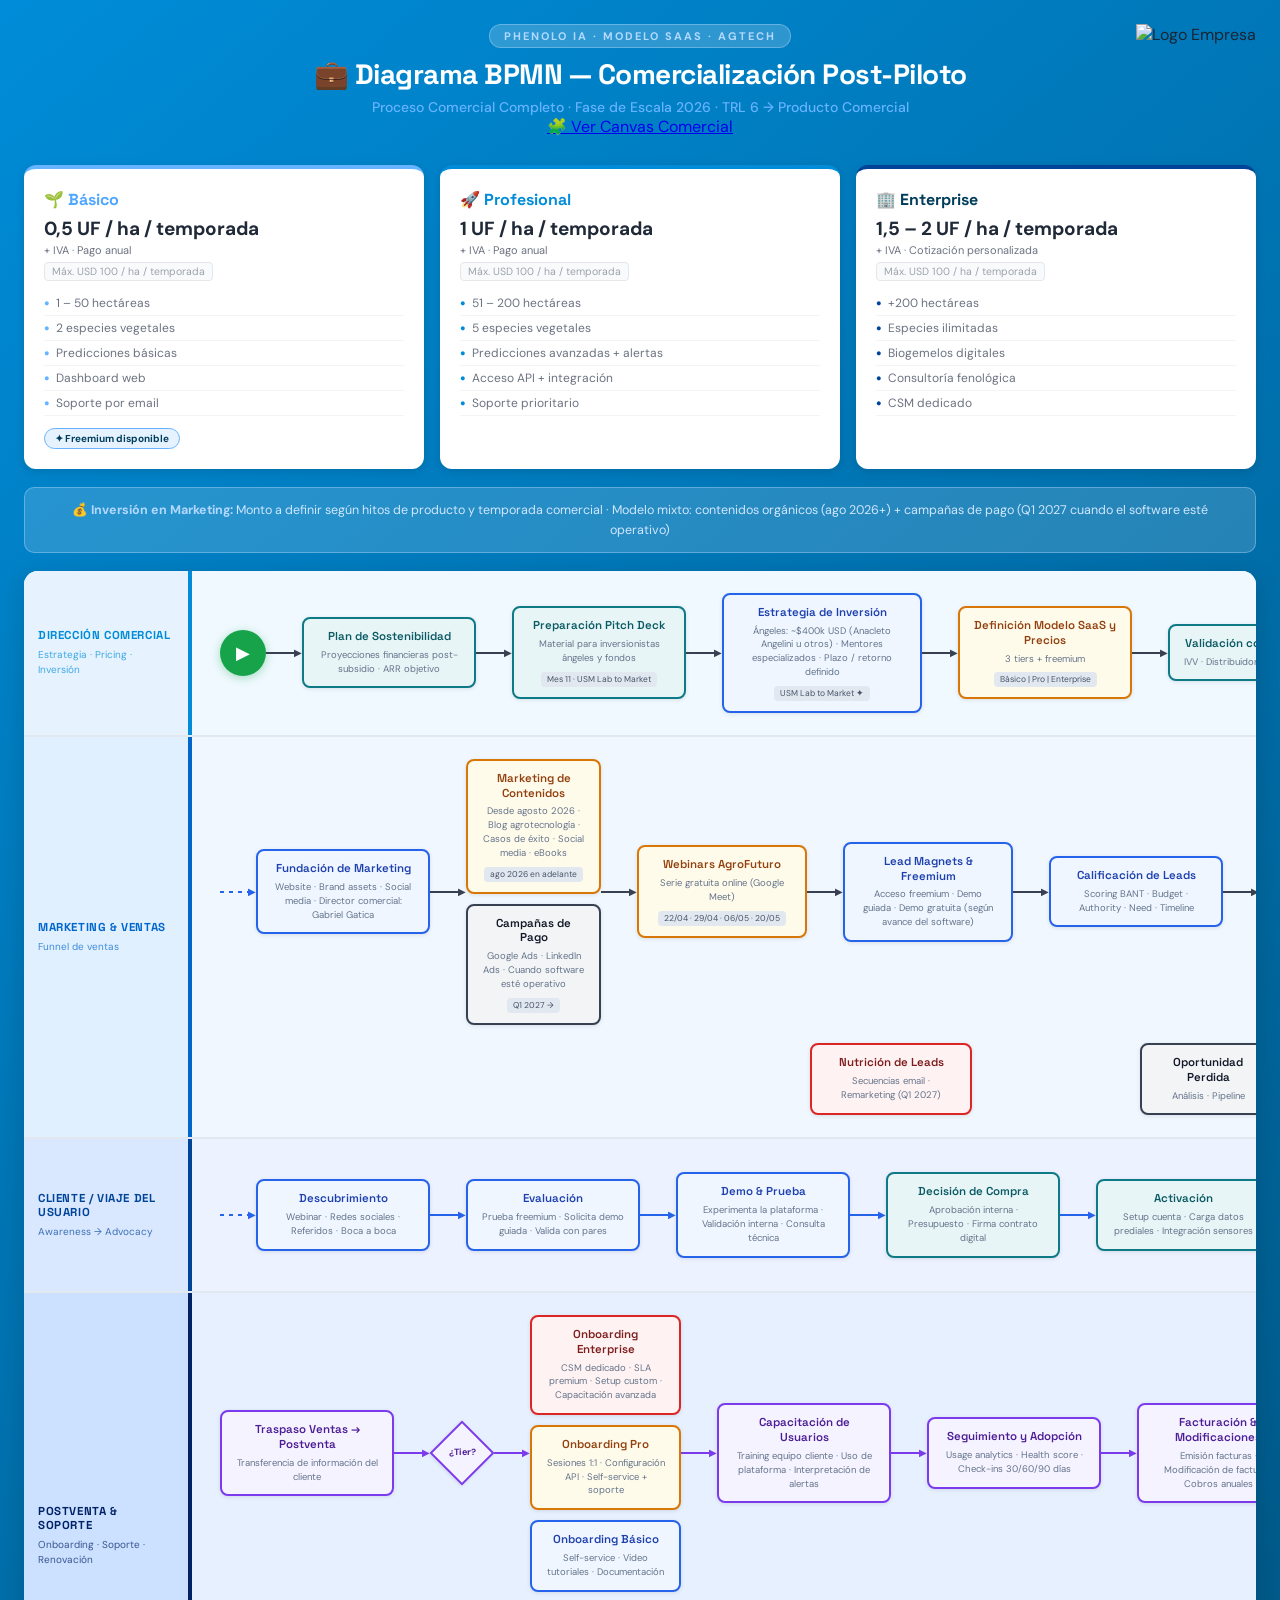
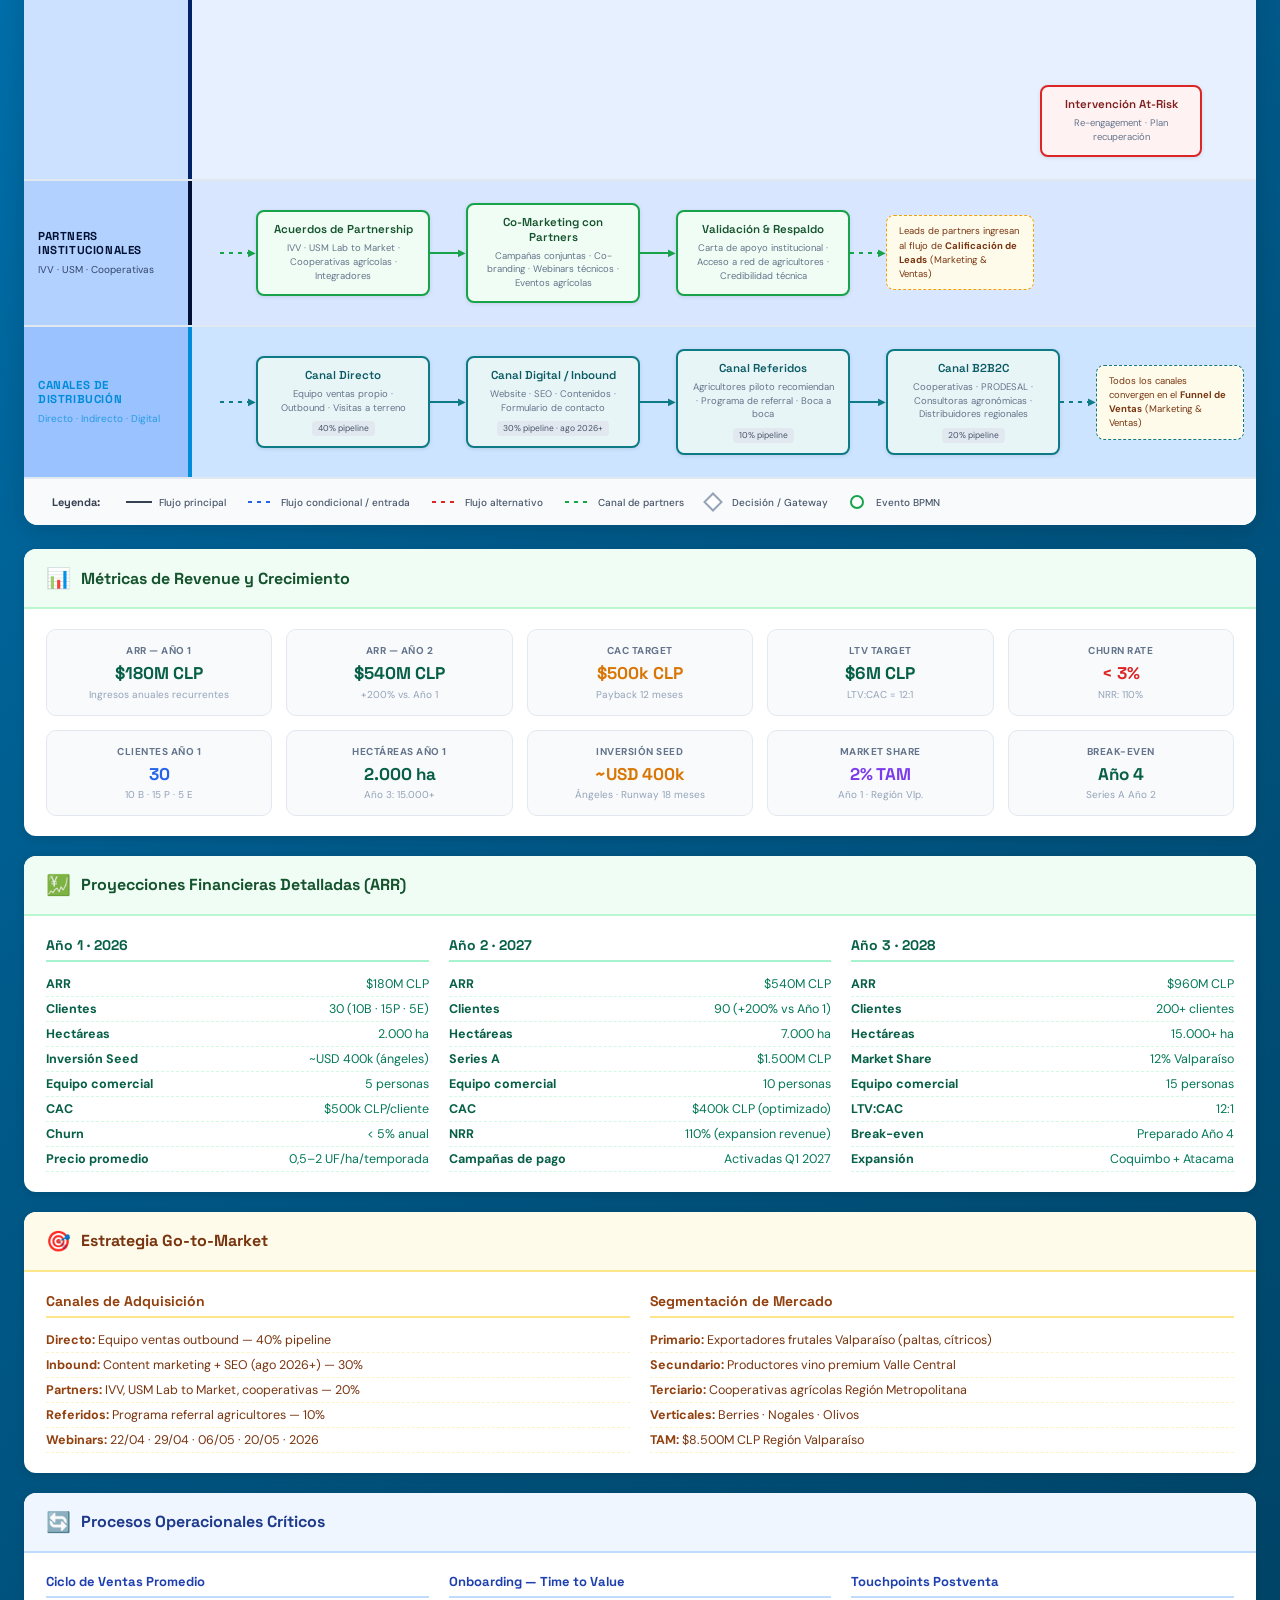
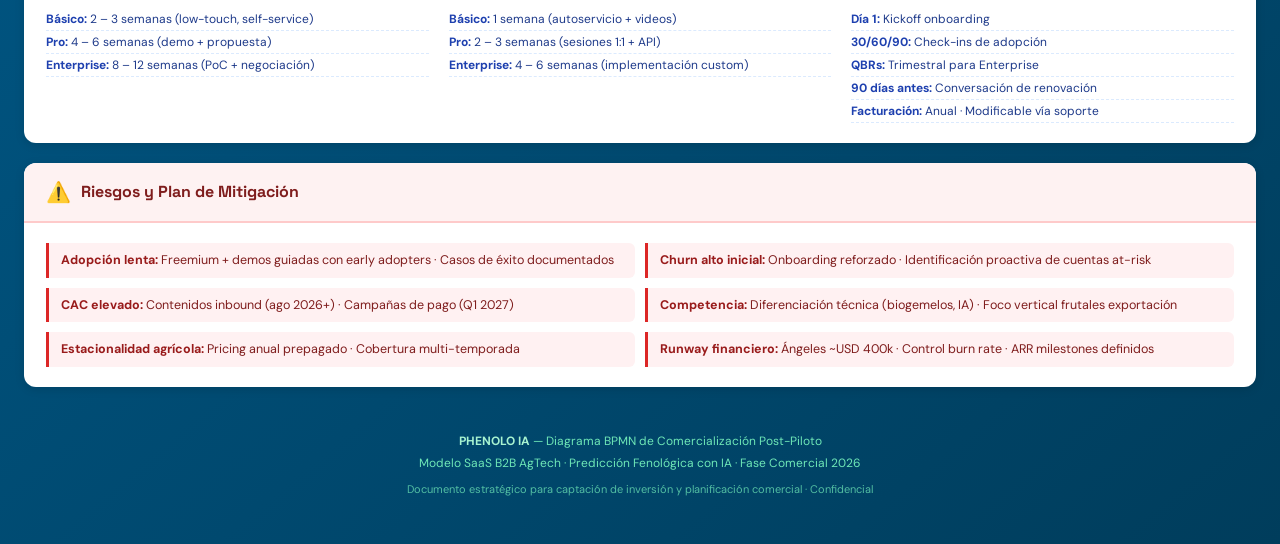
==== commit 6576efd1: "Agregar logo en esquina derecha y centrar texto del header" ====
--- a/index.html
+++ b/index.html
@@ -10,6 +10,7 @@
 <body>
 
 <header class="page-header">
+  <img src="src/image/Artificyan-Logo-bloque-cyan-negro.png" alt="Logo Empresa" class="logo">
   <div class="brand-tag">Phenolo IA · Modelo SaaS · AgTech</div>
   <h1>💼 Diagrama BPMN — Comercialización Post-Piloto</h1>
   <p class="subtitle">Proceso Comercial Completo · Fase de Escala 2026 · TRL 6 → Producto Comercial</p>
--- a/index.css
+++ b/index.css
@@ -6,29 +6,29 @@
 /* ---- VARIABLES ---- */
 :root {
   /* Colores por carril */
-  --dir-bg: #e4f3f7;
-  --dir-accent: #0d7a85;
-  --dir-light: #f0f9fb;
-
-  --mkt-bg: #fef6e4;
-  --mkt-accent: #d97706;
-  --mkt-light: #fffdf0;
-
-  --cli-bg: #e6f2fb;
-  --cli-accent: #2563eb;
-  --cli-light: #f2f8fd;
-
-  --cs-bg: #f0e8fa;
-  --cs-accent: #7c3aed;
-  --cs-light: #f8f3fc;
-
-  --par-bg: #e6f7ee;
-  --par-accent: #16a34a;
-  --par-light: #f2fbf5;
-
-  --canal-bg: #e0f4f1;
-  --canal-accent: #0d7a85;
-  --canal-light: #f0fbf9;
+  --dir-bg: #e6f3ff;
+  --dir-accent: #008cd8;
+  --dir-light: #f0f9ff;
+
+  --mkt-bg: #e0f0ff;
+  --mkt-accent: #0066cc;
+  --mkt-light: #f0f7ff;
+
+  --cli-bg: #d9e8ff;
+  --cli-accent: #004499;
+  --cli-light: #ecf2ff;
+
+  --cs-bg: #cce0ff;
+  --cs-accent: #002266;
+  --cs-light: #e6f0ff;
+
+  --par-bg: #b3d1ff;
+  --par-accent: #001133;
+  --par-light: #d9e6ff;
+
+  --canal-bg: #99c2ff;
+  --canal-accent: #008cd8;
+  --canal-light: #cce4ff;
 
   /* Nodos */
   --node-radius: 8px;
@@ -53,7 +53,7 @@
    ============================================================ */
 body {
   font-family: var(--font-body);
-  background: linear-gradient(140deg, #0f766e 0%, #047857 55%, #065f46 100%);
+  background: linear-gradient(140deg, #008cd8 0%, #005a8a 55%, #003d5c 100%);
   min-height: 100vh;
   padding: 24px;
   color: #1a2535;
@@ -63,13 +63,21 @@
    CABECERA
    ============================================================ */
 .page-header {
+  position: relative;
   text-align: center;
   margin-bottom: 28px;
+}
+.logo {
+  position: absolute;
+  top: 0;
+  right: 0;
+  width: 120px;
+  height: auto;
 }
 .page-header .brand-tag {
   display: inline-block;
   background: rgba(255,255,255,0.18);
-  color: #a7f3d0;
+  color: #b3d9ff;
   font-size: 11px;
   font-weight: 700;
   letter-spacing: 2px;
@@ -77,7 +85,7 @@
   padding: 4px 14px;
   border-radius: 20px;
   margin-bottom: 10px;
-  border: 1px solid rgba(167,243,208,0.4);
+  border: 1px solid rgba(179,217,255,0.4);
 }
 .page-header h1 {
   font-family: var(--font-display);
@@ -88,96 +96,12 @@
 }
 .page-header .subtitle {
   font-size: 14px;
-  color: #6ee7b7;
+  color: #66b3ff;
   margin-top: 6px;
   font-weight: 500;
 }
-.page-actions {
-  margin-top: 18px;
-}
-.button {
-  display: inline-flex;
-  align-items: center;
-  justify-content: center;
-  padding: 12px 18px;
-  border-radius: 999px;
-  background: rgba(255,255,255,0.18);
-  color: #f8fafc;
-  font-weight: 700;
-  text-decoration: none;
-  border: 1px solid rgba(255,255,255,0.28);
-  transition: transform 0.2s ease, background 0.2s ease;
-}
-.button:hover {
-  transform: translateY(-1px);
-  background: rgba(255,255,255,0.28);
-}
-.canvas-page {
-  max-width: 1240px;
-  margin: 0 auto 32px;
-  background: rgba(255,255,255,0.96);
-  border-radius: 24px;
-  padding: 28px;
-  box-shadow: var(--shadow-lg);
-}
-.canvas-page .page-header {
-  text-align: left;
-}
-.canvas-intro {
-  display: flex;
-  flex-wrap: wrap;
-  align-items: center;
-  justify-content: space-between;
-  gap: 18px;
-  margin-bottom: 22px;
-}
-.canvas-grid {
-  display: grid;
-  grid-template-columns: 1fr 1.15fr 1fr;
-  gap: 16px;
-}
-.canvas-block {
-  background: #f8fafc;
-  border-radius: 16px;
-  border: 1px solid #e2e8f0;
-  padding: 20px;
-  min-height: 130px;
-  box-shadow: var(--shadow-sm);
-}
-.canvas-block h2 {
-  font-family: var(--font-display);
-  font-size: 13px;
-  letter-spacing: 0.5px;
-  text-transform: uppercase;
-  margin-bottom: 10px;
-  color: #0f172a;
-}
-.canvas-block p,
-.canvas-block ul {
-  font-size: 13px;
-  line-height: 1.6;
-  color: #334155;
-}
-.canvas-block ul {
-  padding-left: 18px;
-  margin-top: 6px;
-}
-.canvas-block li {
-  margin-bottom: 6px;
-}
-.span-2 {
-  grid-column: span 2;
-}
-.canvas-note {
-  color: #0f766e;
-  font-size: 13px;
-  margin-top: 8px;
-}
 @media (max-width: 980px) {
   .pricing-section {
-    grid-template-columns: 1fr;
-  }
-  .canvas-grid {
     grid-template-columns: 1fr;
   }
   .lane-label {
@@ -191,10 +115,10 @@
    ============================================================ */
 .marketing-invest-banner {
   background: rgba(255,255,255,0.15);
-  border: 1px solid rgba(167,243,208,0.4);
+  border: 1px solid rgba(179,217,255,0.4);
   border-radius: 10px;
   padding: 12px 20px;
-  color: #d1fae5;
+  color: #d1e7ff;
   font-size: 12.5px;
   margin-bottom: 18px;
   text-align: center;
@@ -202,7 +126,7 @@
 }
 .marketing-invest-banner span {
   font-weight: 700;
-  color: #a7f3d0;
+  color: #b3d9ff;
 }
 
 /* ============================================================
@@ -223,18 +147,18 @@
   transition: transform 0.2s;
 }
 .tier-card:hover { transform: translateY(-2px); box-shadow: var(--shadow-lg); }
-.tier-card.basic  { border-color: #10b981; }
-.tier-card.pro    { border-color: #3b82f6; }
-.tier-card.ent    { border-color: #8b5cf6; }
+.tier-card.basic  { border-color: #66b3ff; }
+.tier-card.pro    { border-color: #008cd8; }
+.tier-card.ent    { border-color: #004499; }
 
 .tier-card h3 {
   font-family: var(--font-display);
   font-size: 16px;
   margin-bottom: 4px;
 }
-.tier-card.basic h3 { color: #059669; }
-.tier-card.pro h3   { color: #2563eb; }
-.tier-card.ent h3   { color: #7c3aed; }
+.tier-card.basic h3 { color: #4da6ff; }
+.tier-card.pro h3   { color: #008cd8; }
+.tier-card.ent h3   { color: #003d5c; }
 
 .tier-card .price {
   font-size: 19px;
@@ -276,15 +200,15 @@
   font-weight: 900;
   font-size: 14px;
 }
-.tier-card.basic ul li::before  { color: #10b981; }
-.tier-card.pro ul li::before    { color: #3b82f6; }
-.tier-card.ent ul li::before    { color: #8b5cf6; }
+.tier-card.basic ul li::before  { color: #66b3ff; }
+.tier-card.pro ul li::before    { color: #008cd8; }
+.tier-card.ent ul li::before    { color: #004499; }
 
 .freemium-badge {
   display: inline-block;
-  background: #ecfdf5;
-  border: 1.5px solid #6ee7b7;
-  color: #065f46;
+  background: #e6f3ff;
+  border: 1.5px solid #66b3ff;
+  color: #003d5c;
   font-size: 10px;
   font-weight: 700;
   padding: 3px 10px;
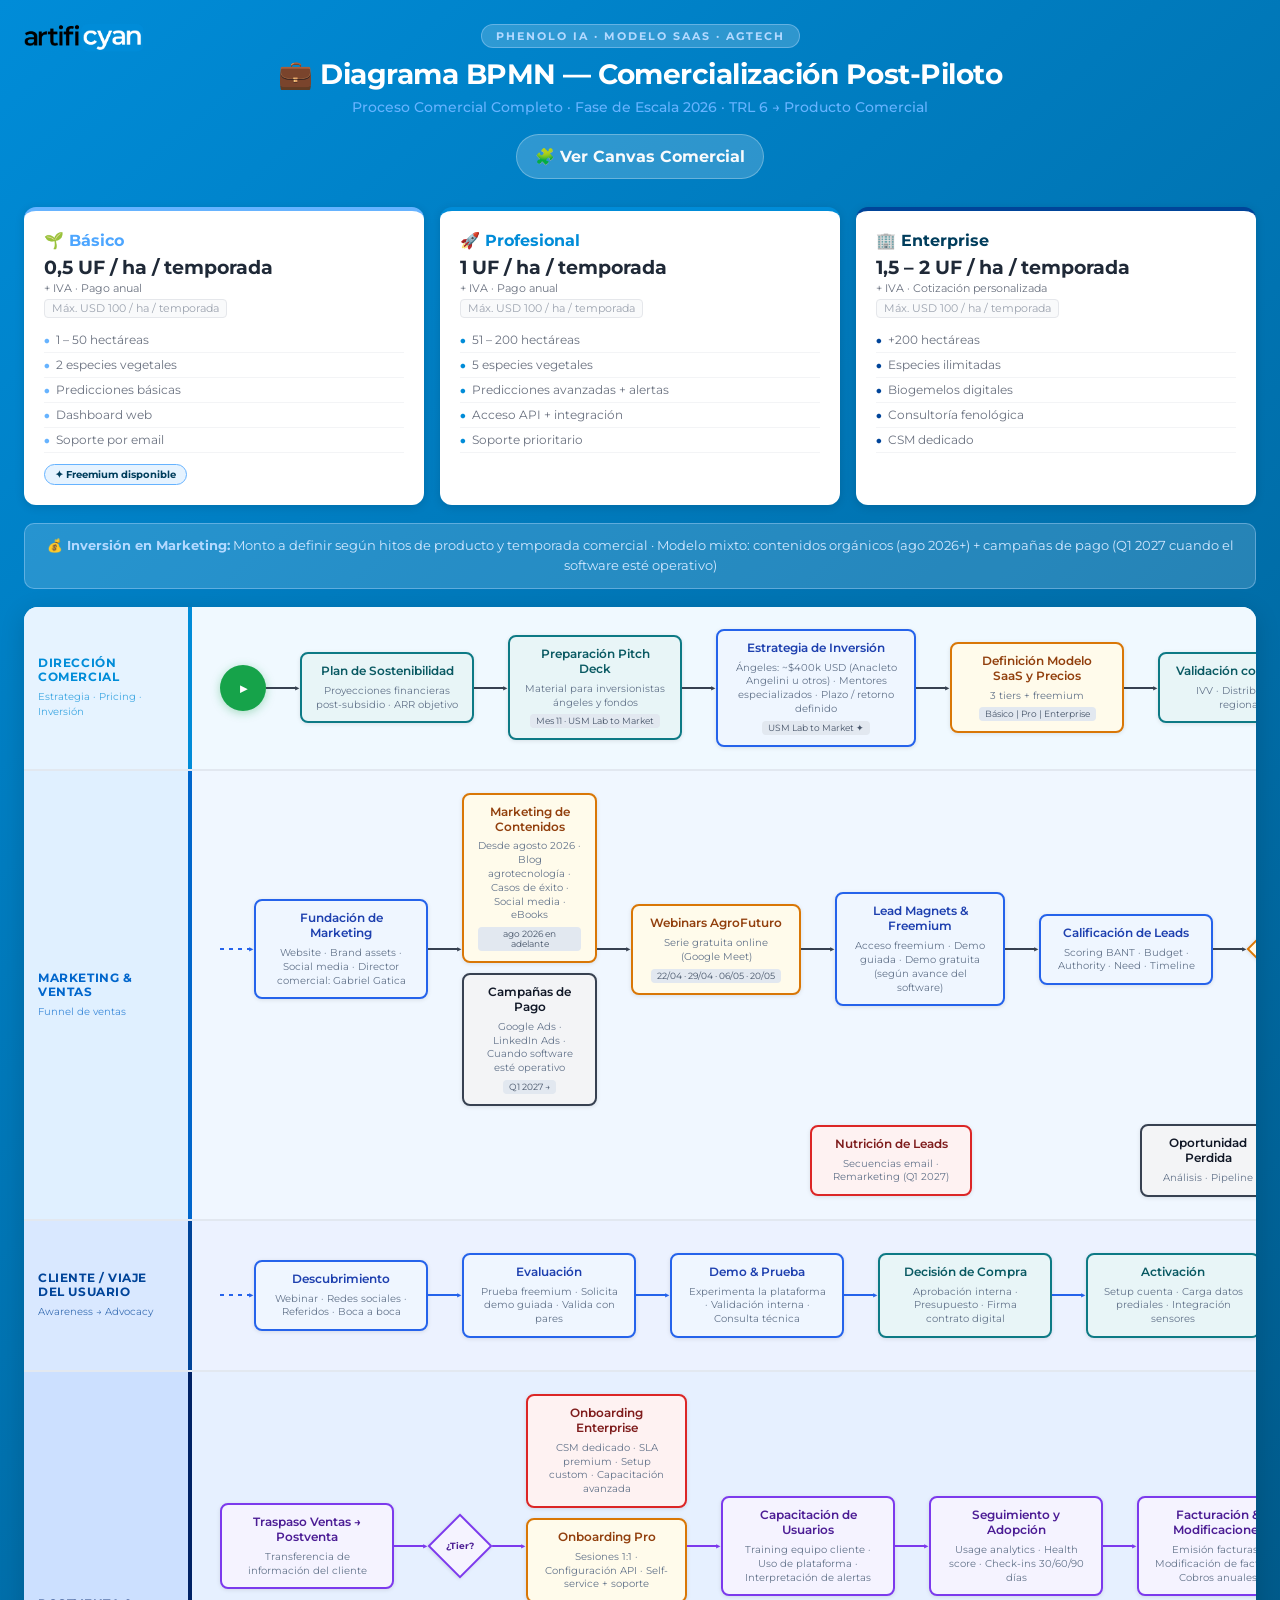
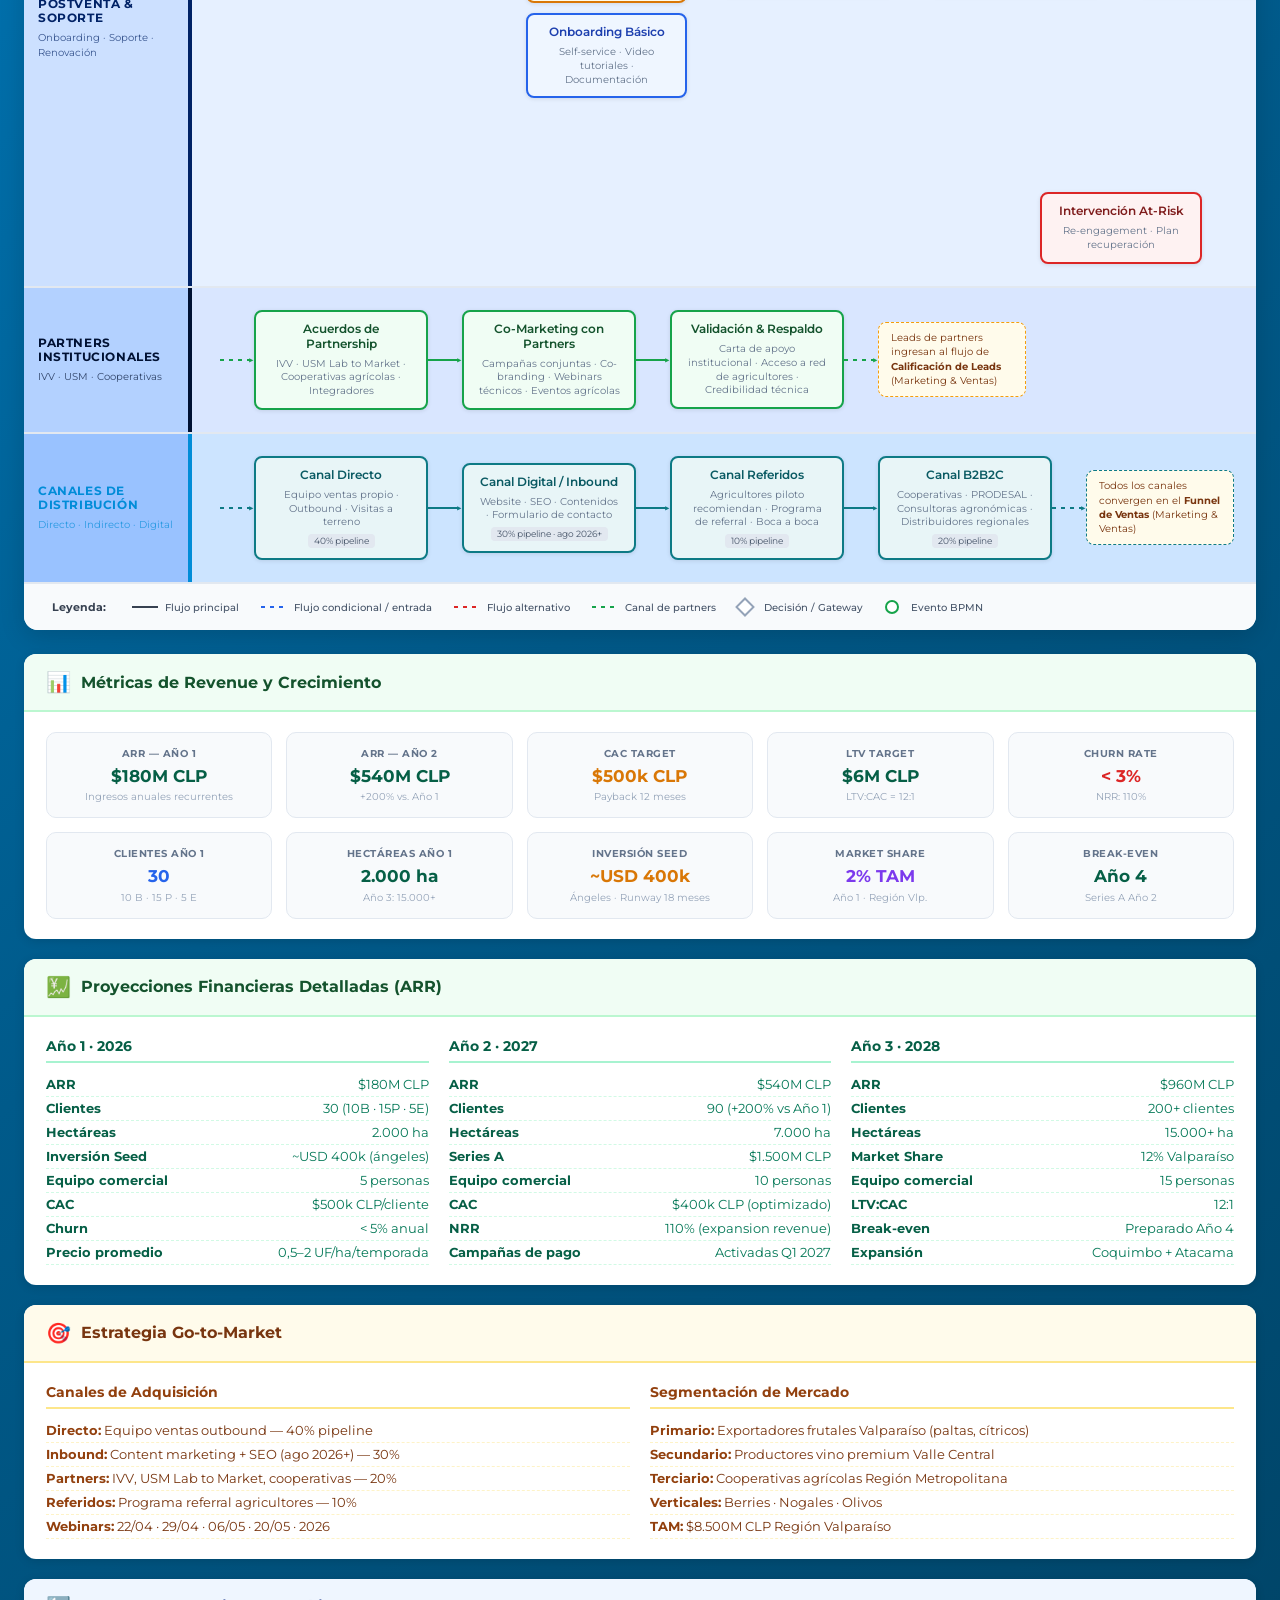
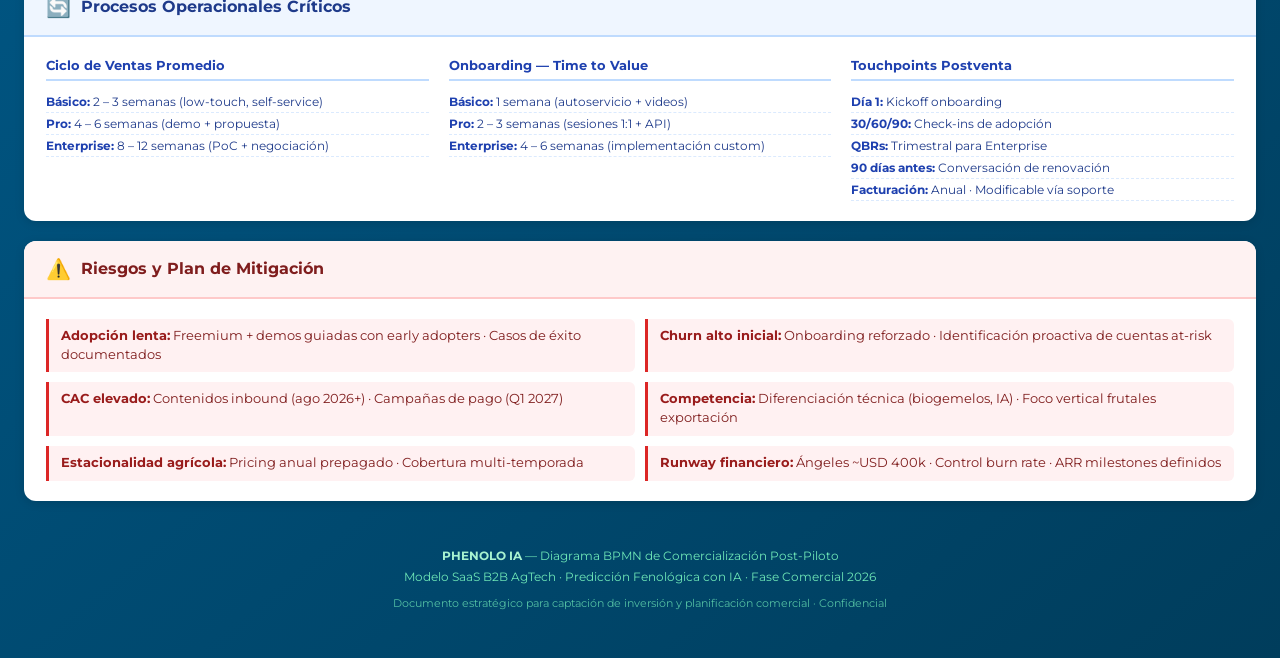
==== commit 590f4468: "Cambiar fuente a Montserrat Regular para títulos y cuerpo de texto" ====
--- a/index.html
+++ b/index.html
@@ -4,7 +4,7 @@
   <meta charset="UTF-8">
   <meta name="viewport" content="width=device-width, initial-scale=1.0">
   <title>PHENOLO IA — Diagrama Comercial SaaS</title>
-  <link href="https://fonts.googleapis.com/css2?family=DM+Sans:wght@300;400;500;600;700&family=Space+Grotesk:wght@400;500;700&display=swap" rel="stylesheet">
+  <link href="https://fonts.googleapis.com/css2?family=Montserrat:wght@400;500;600;700&display=swap" rel="stylesheet">
   <link rel="stylesheet" href="index.css">
 </head>
 <body>
--- a/index.css
+++ b/index.css
@@ -37,8 +37,8 @@
   --shadow-lg: 0 6px 24px rgba(0,0,0,0.15);
 
   /* Tipografía */
-  --font-display: 'Space Grotesk', sans-serif;
-  --font-body: 'DM Sans', sans-serif;
+  --font-display: 'Montserrat', sans-serif;
+  --font-body: 'Montserrat', sans-serif;
 }
 
 /* ---- RESET ---- */
@@ -70,7 +70,7 @@
 .logo {
   position: absolute;
   top: 0;
-  right: 0;
+  left: 0;
   width: 120px;
   height: auto;
 }
@@ -99,6 +99,26 @@
   color: #66b3ff;
   margin-top: 6px;
   font-weight: 500;
+}
+.page-actions {
+  margin-top: 18px;
+}
+.button {
+  display: inline-flex;
+  align-items: center;
+  justify-content: center;
+  padding: 12px 18px;
+  border-radius: 999px;
+  background: rgba(255,255,255,0.18);
+  color: #f8fafc;
+  font-weight: 700;
+  text-decoration: none;
+  border: 1px solid rgba(255,255,255,0.28);
+  transition: transform 0.2s ease, background 0.2s ease;
+}
+.button:hover {
+  transform: translateY(-1px);
+  background: rgba(255,255,255,0.28);
 }
 @media (max-width: 980px) {
   .pricing-section {
